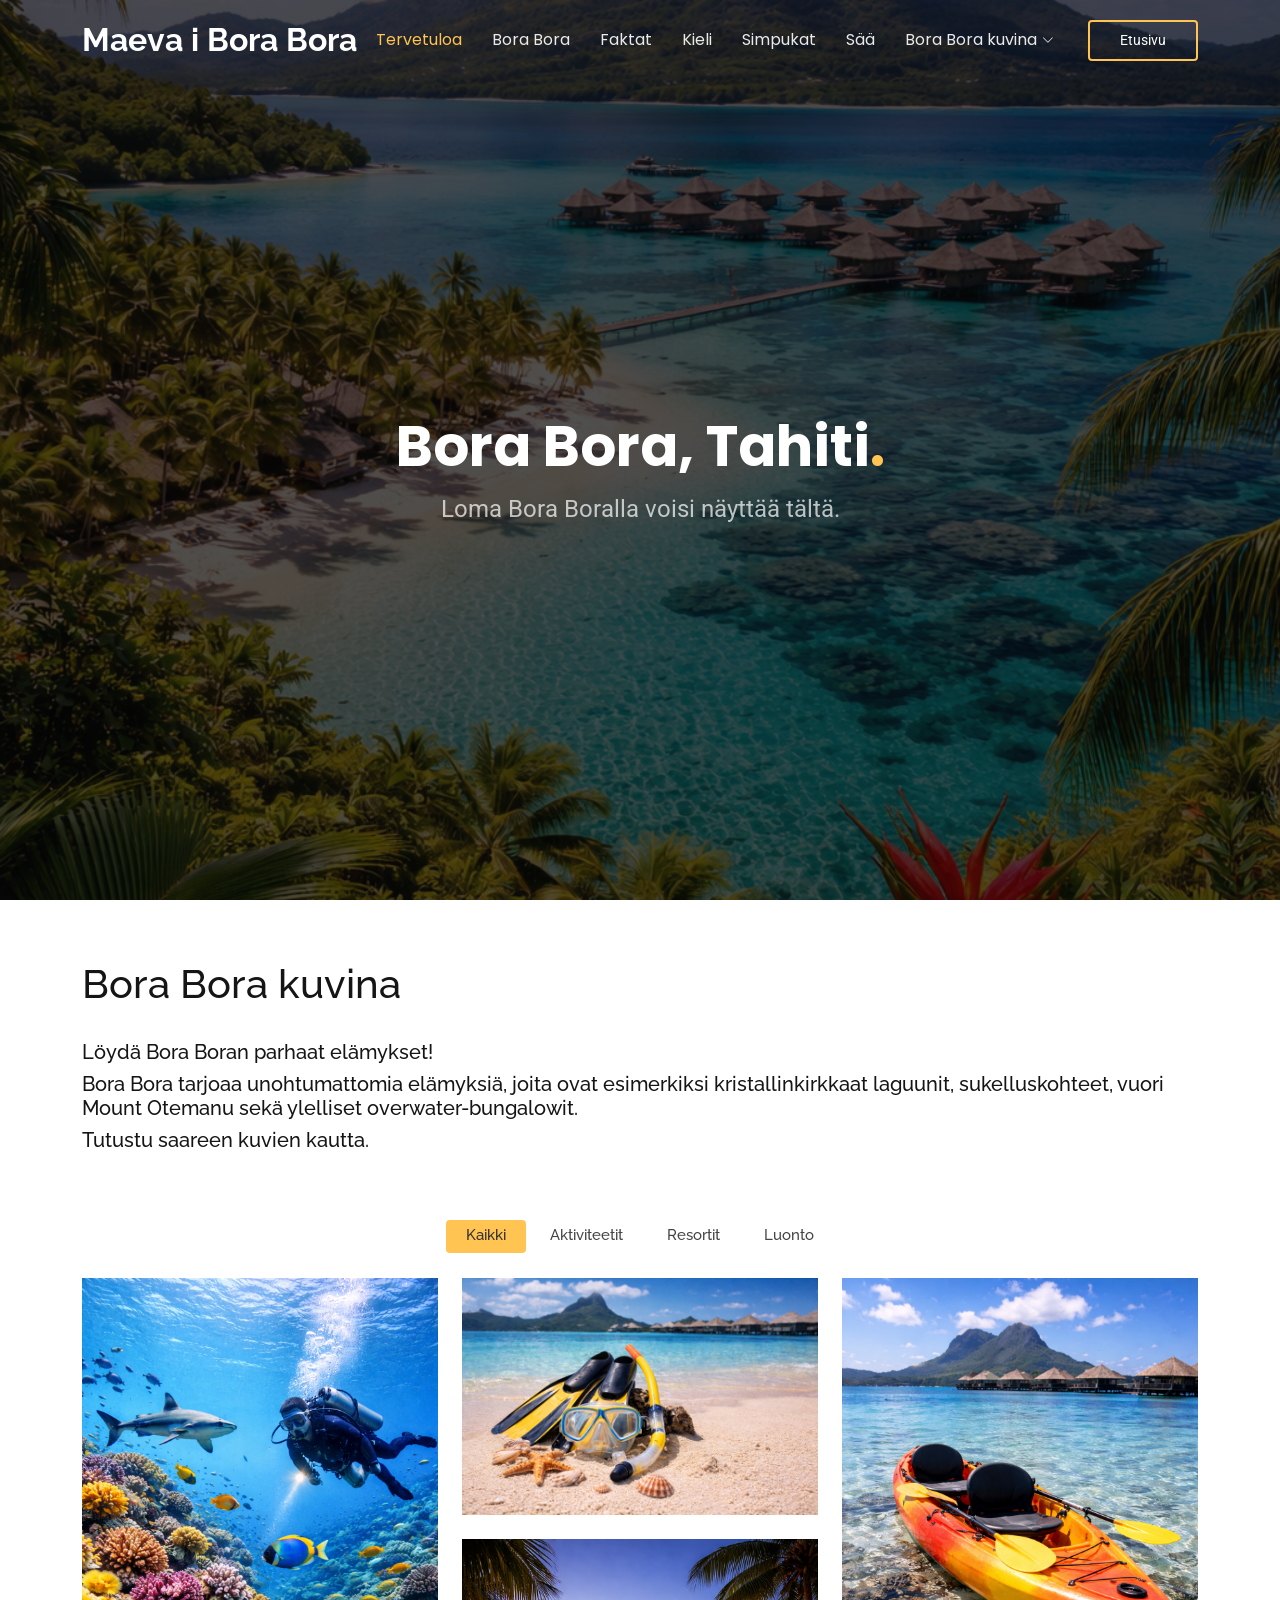
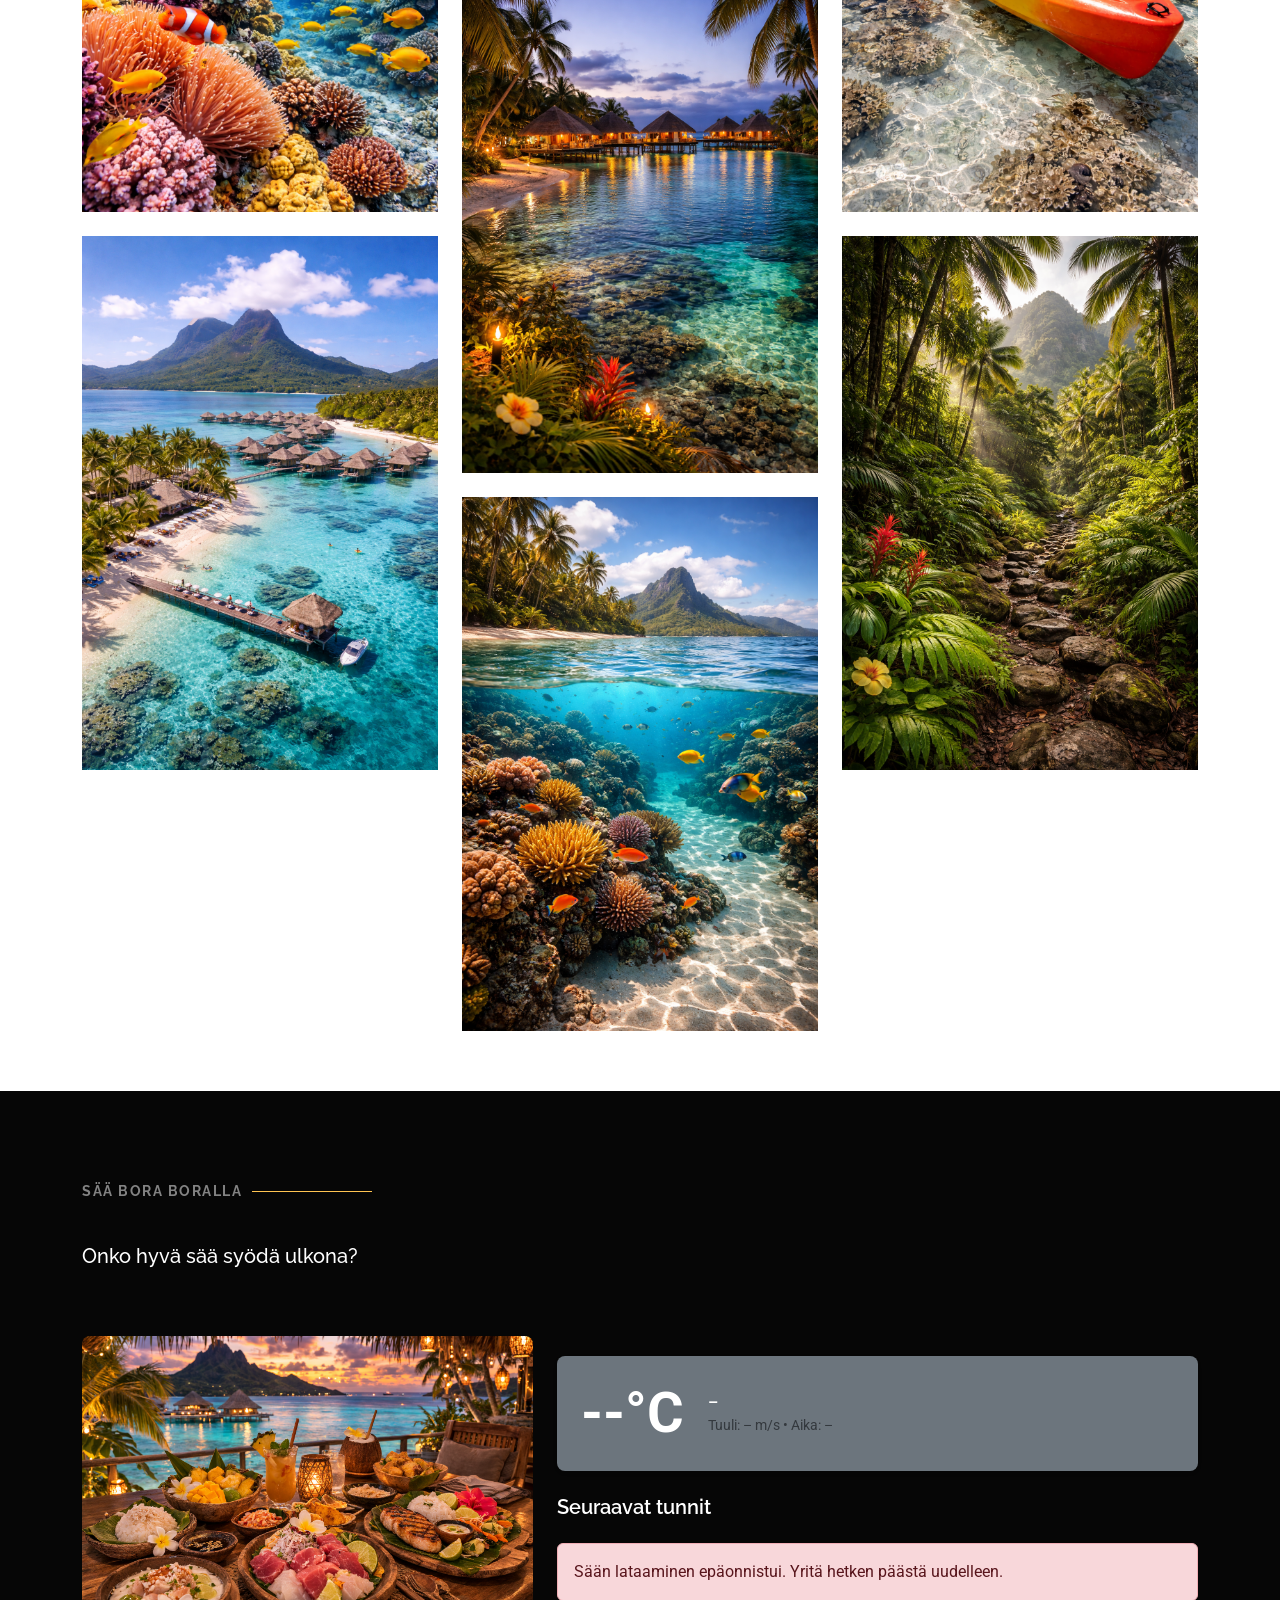
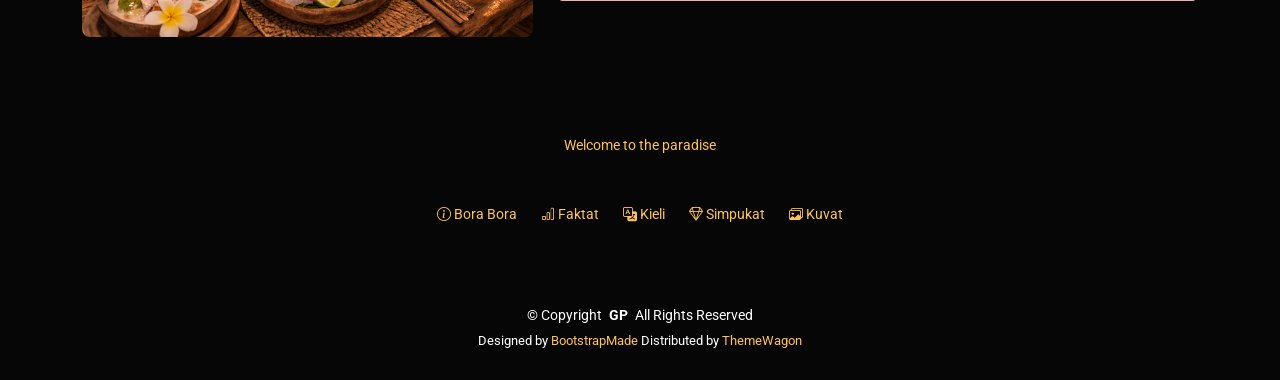
==== Loma_ja_aktiviteetit.html @ 39b59206 "Update Loma_ja_aktiviteetit.html" ====
<!DOCTYPE html>
<html lang="fi">

<head>
  <!-- Ääkköset ja erikoismerkit -->
  <meta charset="utf-8">

  <!-- Responsiivinen skaalautuminen mobiililaitteilla -->
  <meta content="width=device-width, initial-scale=1.0" name="viewport">

  <!-- Sivun otsikko -->
  <title>My Dream Vacation</title>

  <!-- Kuvausmetatagi hakukoneita varten -->
  <meta name="description" content="">

  <!-- Sivun kuvaus -->
  <meta name="keywords" content="">

  <!-- Sivun favicon eli pieni kuvake selaimen välilehdelle -->
  <link href="assets/img/favicon.png" rel="icon">

  <!-- Apple-laitteiden kuvake -->
  <link href="assets/img/apple-touch-icon.png" rel="apple-touch-icon">

  <!-- Luodaan yhteys Google Fonts -palveluun fonttien lataamista varten -->
  <link href="https://fonts.googleapis.com" rel="preconnect">

  <!-- Luodaan yhteys fonttien staattiseen tiedostopalveluun -->
  <link href="https://fonts.gstatic.com" rel="preconnect" crossorigin>

  <!-- Ladataan sivulla käytettävät fontit -->
  <link href="https://fonts.googleapis.com/css2?family=Roboto:ital,wght@0,100;0,300;0,400;0,500;0,700;0,900;1,100;1,300;1,400;1,500;1,700;1,900&family=Poppins:ital,wght@0,100;0,200;0,300;0,400;0,500;0,600;0,700;0,800;0,900;1,100;1,200;1,300;1,400;1,500;1,600;1,700;1,800;1,900&family=Raleway:ital,wght@0,100;0,200;0,300;0,400;0,500;0,600;0,700;0,800;0,900;1,100;1,200;1,300;1,400;1,500;1,600;1,700;1,800;1,900&display=swap" rel="stylesheet">

  <!-- Ladataan Bootstrapin ja muiden kirjastojen tyylit -->
  <link href="assets/vendor/bootstrap/css/bootstrap.min.css" rel="stylesheet">
  <link href="assets/vendor/bootstrap-icons/bootstrap-icons.css" rel="stylesheet">
  <link href="assets/vendor/aos/aos.css" rel="stylesheet">
  <link href="assets/vendor/swiper/swiper-bundle.min.css" rel="stylesheet">
  <link href="assets/vendor/glightbox/css/glightbox.min.css" rel="stylesheet">

  <!-- Ladataan sivun oma tyyli -->
  <link href="assets/css/main.css" rel="stylesheet">

  <!--
  * Template Name: Gp
  * Template URL: https://bootstrapmade.com/gp-free-multipurpose-html-bootstrap-template/
  * Updated: Aug 15 2024 with Bootstrap v5.3.3
  * Author: BootstrapMade.com
  * License: https://bootstrapmade.com/license/
  -->

  <!-- Lisätyylit sääkortteja varten -->
  <style>
    #weather .wx-hour {
      background: rgba(255, 255, 255, 0.75);
      border: 1px solid rgba(0, 0, 0, 0.06);
      border-radius: 12px;
      padding: 12px;
      text-align: center;
    }

    .dark-background #weather .wx-hour,
    body.bg-dark #weather .wx-hour {
      background: rgba(255, 255, 255, 0.06);
      color: #e9eef5;
      border-color: rgba(255, 255, 255, 0.1);
    }
  </style>
</head>

<body class="index-page bg-secondary">

  <!-- Sivun yläreuna, joka pysyy näkyvissä sivua selattaessa eli liikkuu mukana -->
  <header id="header" class="header d-flex align-items-center fixed-top">
    <div class="container-fluid container-xl position-relative d-flex align-items-center justify-content-between">

      <!-- Logona toimiva sivun nimi, joka vie takaisin etusivulle -->
      <a href="index.html" class="logo d-flex align-items-center me-auto me-lg-0">
        <h1 class="sitename">Maeva i Bora Bora</h1>
      </a>

      <!-- Päänavigaatio sivun eri osioihin -->
      <nav id="navmenu" class="navmenu">
        <ul>
          <li>
            <a href="index.html#hero">Tervetuloa</a>
          </li>

          <li>
            <a href="index.html#about">Bora Bora</a>
          </li>

          <li>
            <a href="index.html#stats">Faktat</a>
          </li>

          <li>
            <a href="index.html#kieli">Kieli</a>
          </li>

          <li>
            <a href="index.html#testimonials">Simpukat</a>
          </li>

          <li>
            <a href="#sää">Sää</a>
          </li>

          <!-- Pudotusvalikosta pääsee suoraan oikeaan portfoliosuodattimeen -->
          <li class="dropdown">
            <a href="#">
              <span>Bora Bora kuvina</span>
              <i class="bi bi-chevron-down toggle-dropdown"></i>
            </a>

            <ul>
              <li><a href="Loma_ja_aktiviteetit.html?filter=activities#portfolio">Aktiviteetit</a></li>
              <li><a href="Loma_ja_aktiviteetit.html?filter=resorts#portfolio">Resortit</a></li>
              <li><a href="Loma_ja_aktiviteetit.html?filter=nature#portfolio">Luonto</a></li>
            </ul>
          </li>
        </ul>

        <!-- Mobiilin hampurilaisvalikko -->
        <i class="mobile-nav-toggle d-xl-none bi bi-list"></i>
      </nav>

      <!-- Painike takaisin etusivulle -->
      <a class="btn-getstarted" href="index.html">Etusivu</a>
    </div>
  </header>

  <!-- Sivun sisältö alkaa tästä -->
  <main class="main">

    <!-- Hero-osio näyttää sivun pääkuvan ja otsikon -->
    <section id="hero" class="hero section dark-background">
      <img src="Kuvat/hero2-bg.png" alt="Bora Boran maisema" data-aos="fade-in">

      <div class="container">
        <div class="row justify-content-center text-center" data-aos="fade-up" data-aos-delay="100">
          <div class="col-xl-6 col-lg-8">
            <h2>Bora Bora, Tahiti<span>.</span></h2>
            <p>Loma Bora Boralla voisi näyttää tältä.</p>
          </div>
        </div>
      </div>
    </section>

<!-- Portfolio-osio näyttää kuvia eri aiheista -->
<section id="portfolio" class="portfolio section">

  <!-- Osion otsikko -->
  <div class="container section-title" data-aos="fade-up"> 
  <h1>Bora Bora kuvina</h1>
  <br> 
  <h5>Löydä Bora Boran parhaat elämykset!</h5>
  <h5>Bora Bora tarjoaa unohtumattomia elämyksiä, joita ovat esimerkiksi kristallinkirkkaat laguunit, sukelluskohteet, vuori Mount Otemanu sekä ylelliset overwater-bungalowit.</h5> 
  <h5>Tutustu saareen kuvien kautta.</h5> 
</div>

  <div class="container">

    <!-- Tämä wrapper tarvitaan jotta Isotope-suodatus toimii eli välilehdet näyttävät oikeat kuvat -->
    <div class="isotope-layout" data-default-filter="*" data-layout="masonry" data-sort="original-order">

      <!-- Portfoliofiltterit -->
      <ul class="portfolio-filters isotope-filters" data-aos="fade-up" data-aos-delay="100">
        <li class="filter-active" data-filter="*">Kaikki</li>
        <li data-filter=".filter-activities">Aktiviteetit</li>
        <li data-filter=".filter-resorts">Resortit</li>
        <li data-filter=".filter-nature">Luonto</li>
      </ul>

      <!-- Portfolio-kuvat -->
      <div class="row gy-4 isotope-container" data-aos="fade-up" data-aos-delay="200">

        <!-- Aktiviteetit -->
        <div class="col-lg-4 col-md-6 portfolio-item isotope-item filter-activities">
          <img src="Kuvat/diving1.png" class="img-fluid" alt="Sukellus Bora Boralla">
          <div class="portfolio-info">
            <h4>Sukellus</h4>
            <p>Sukellus Bora Boralla</p>
            <a href="Kuvat/diving1.png" class="glightbox preview-link" data-gallery="portfolio-gallery-activities">
              <i class="bi bi-zoom-in"></i>
            </a>
          </div>
        </div>

        <div class="col-lg-4 col-md-6 portfolio-item isotope-item filter-activities">
          <img src="Kuvat/snorkeling.png" class="img-fluid" alt="Snorklaus Bora Boralla">
          <div class="portfolio-info">
            <h4>Snorklaus</h4>
            <p>Snorklaus Bora Boralla</p>
            <a href="Kuvat/snorkeling.png" class="glightbox preview-link" data-gallery="portfolio-gallery-activities">
              <i class="bi bi-zoom-in"></i>
            </a>
          </div>
        </div>

        <div class="col-lg-4 col-md-6 portfolio-item isotope-item filter-activities">
          <img src="Kuvat/kayak.png" class="img-fluid" alt="Kajakki Bora Boralla">
          <div class="portfolio-info">
            <h4>Kajakki</h4>
            <p>Kajakointi laguuneissa</p>
            <a href="Kuvat/kayak.png" class="glightbox preview-link" data-gallery="portfolio-gallery-activities">
              <i class="bi bi-zoom-in"></i>
            </a>
          </div>
        </div>

        <!-- Resortit -->
        <div class="col-lg-4 col-md-6 portfolio-item isotope-item filter-resorts">
          <img src="Kuvat/resort1.png" class="img-fluid" alt="Bora Boran resort">
          <div class="portfolio-info">
            <h4>Overwater Bungalow</h4>
            <p>Bora Boran luksusresortit</p>
            <a href="Kuvat/resort1.png" class="glightbox preview-link" data-gallery="portfolio-gallery-resorts">
              <i class="bi bi-zoom-in"></i>
            </a>
          </div>
        </div>

        <div class="col-lg-4 col-md-6 portfolio-item isotope-item filter-resorts">
          <img src="Kuvat/resort2.png" class="img-fluid" alt="Ylellinen resort Bora Boralla">
          <div class="portfolio-info">
            <h4>Resort 2</h4>
            <p>Rauhallinen ja ylellinen majoitus</p>
            <a href="Kuvat/resort2.png" class="glightbox preview-link" data-gallery="portfolio-gallery-resorts">
              <i class="bi bi-zoom-in"></i>
            </a>
          </div>
        </div>

        <!-- Luonto -->
        <div class="col-lg-4 col-md-6 portfolio-item isotope-item filter-nature">
          <img src="Kuvat/viidakko.png" class="img-fluid" alt="Bora Boran vuoret">
          <div class="portfolio-info">
            <h4>Viidakko</h4>
            <p>Trooppinen luonto ja viidakko</p>
            <a href="Kuvat/viidakko.png" class="glightbox preview-link" data-gallery="portfolio-gallery-nature">
              <i class="bi bi-zoom-in"></i>
            </a>
          </div>
        </div>

        <div class="col-lg-4 col-md-6 portfolio-item isotope-item filter-nature">
          <img src="Kuvat/vedenalla.png" class="img-fluid" alt="Bora Boran laguuni">
          <div class="portfolio-info">
            <h4>Vedenalainen maailma</h4>
            <p>Kaunis maisema veden alla ja päällä</p>
            <a href="Kuvat/vedenalla.png class="glightbox preview-link" data-gallery="portfolio-gallery-nature">
              <i class="bi bi-zoom-in"></i>
            </a>
          </div>
        </div>

      </div>

    </div>
  </div>

</section>

    <!-- Sääosio hakee JSON-dataa Open-Meteo-palvelusta -->
    <section id="sää" class="section dark-background py-5">
      <div class="container section-title" data-aos="fade-up">
        <br><br>
        <h2><strong>Sää Bora Boralla</strong></h2>
        <br><br>
        <h5>Onko hyvä sää syödä ulkona?</h5>
      </div>

      <div class="container" data-aos="fade-up" data-aos-delay="100">
        <div class="row align-items-center justify-content-between gy-4">
          <div class="col-lg-5">
            <img src="Kuvat/ruoka.png" class="img-fluid rounded-3" alt="Onko hyvä sää syödä ulkona">
          </div>

          <div class="col-lg-7">
            
            <!-- Tähän näytetään nykyinen sää -->
            <div id="wx-current" class="p-4 rounded-3 shadow-sm mb-4 bg-secondary d-flex align-items-center gap-4">
              <div class="display-4 m-0 fw-bold" id="wx-temp">--°C</div>
              <div class="flex-grow-1">
                <div class="fw-semibold" id="wx-desc">–</div>
                <div class="small text-muted">
                  Tuuli: <span id="wx-wind">–</span> m/s • Aika: <span id="wx-time">–</span>
                </div>
              </div>
            </div>

            <!-- Tähän JavaScript luo seuraavien tuntien sään -->
            <h5 class="fw-semibold mb-3">Seuraavat tunnit</h5>
            <div id="wx-hours" class="row g-3"></div>

            <!-- Tämä virheviesti näytetään, jos sään haku epäonnistuu -->
            <div id="wx-error" class="alert alert-danger d-none mt-4" role="alert">
              Sään lataaminen epäonnistui. Yritä hetken päästä uudelleen.
            </div>
          </div>
        </div>
      </div>
    </section>
  </main>

  <!-- Sivun alatunniste -->
  <footer id="footer" class="footer dark-background">
    <div class="footer-top">
      <div class="container text-center">
        <a href="index.html" class="logo d-flex align-items-center justify-content-center">
          <span class="sitename">Welcome to the paradise</span>
        </a>

        <!-- Footerin pikavalinnat tärkeimpiin osioihin -->
        <div class="footer-icons d-flex justify-content-center gap-4 flex-wrap mt-5">
          <a href="index.html#about" class="footer-icon">
            <i class="bi bi-info-circle"></i>
            <span>Bora Bora</span>
          </a>

          <a href="index.html#stats" class="footer-icon">
            <i class="bi bi-bar-chart"></i>
            <span>Faktat</span>
          </a>

          <a href="index.html#kieli" class="footer-icon">
            <i class="bi bi-translate"></i>
            <span>Kieli</span>
          </a>

          <a href="index.html#testimonials" class="footer-icon">
            <i class="bi bi-gem"></i>
            <span>Simpukat</span>
          </a>

          <a href="#portfolio" class="footer-icon">
            <i class="bi bi-images"></i>
            <span>Kuvat</span>
          </a>

        </div>
      </div>
    </div>

    <!-- Tekijänoikeus ja templaten kreditit -->
    <div class="copyright">
      <div class="container text-center">
        <p>© <span>Copyright</span> <strong class="px-1 sitename">GP</strong> <span>All Rights Reserved</span></p>
        <div class="credits">
          Designed by <a href="https://bootstrapmade.com/">BootstrapMade</a> Distributed by <a href="https://themewagon.com">ThemeWagon</a>
        </div>
      </div>
    </div>
  </footer>

  <!-- Näyttää painikkeen, jolla käyttäjä voi palata sivun alkuun -->
  <a href="#" id="scroll-top" class="scroll-top d-flex align-items-center justify-content-center"><i class="bi bi-arrow-up-short"></i></a>

  <!-- Preloader-animaatio ennen sivun latautumista -->
  <div id="preloader"></div>

  <!-- Alla templaten mukana tulleiden tiedostojen haut -->
  <!-- Ladataan Bootstrapin JavaScript-toiminnot -->
  <script src="assets/vendor/bootstrap/js/bootstrap.bundle.min.js"></script>

  <!-- Lomakkeiden validointiskripti templaten mukana -->
  <script src="assets/vendor/php-email-form/validate.js"></script>

  <!-- Ladataan AOS-animaatiokirjasto -->
  <script src="assets/vendor/aos/aos.js"></script>

  <!-- Ladataan Swiper-karuselli -->
  <script src="assets/vendor/swiper/swiper-bundle.min.js"></script>

  <!-- Ladataan Glightbox kuvien suurennusta varten -->
  <script src="assets/vendor/glightbox/js/glightbox.min.js"></script>

  <!-- Ladataan imagesLoaded-kirjasto kuvien latauksen tunnistamiseen -->
  <script src="assets/vendor/imagesloaded/imagesloaded.pkgd.min.js"></script>

  <!-- Ladataan Isotope-kirjasto portfoliofilttereitä varten -->
  <script src="assets/vendor/isotope-layout/isotope.pkgd.min.js"></script>

  <!-- Ladataan PureCounter-numeroanimaatiot -->
  <script src="assets/vendor/purecounter/purecounter_vanilla.js"></script>

  <!-- Ladataan sivun oma pääskripti -->
  <script src="assets/js/main.js"></script>

<!-- Tämä scripti hakee säätiedot Open-Meteo-palvelusta JSON-muodossa
     ja näyttää ne sääosiossa. Lisäksi se lukee URL-osoitteesta
     mahdollisen portfoliofilterin ja aktivoi oikean kuvaryhmän. -->
<script>

  // Tämä funktio suoritetaan heti, kun selain lukee scriptin.
  // Sen tehtävä on hakea Bora Boran säätiedot ja näyttää ne sivulla.
  (function () {

    // Bora Boran koordinaatit suunnilleen.
    // Näiden perusteella Open-Meteo tietää, minkä paikan sää haetaan.
    const lat = -16.5004;
    const lon = -151.7415;

    // Aikavyöhyke tarvitaan, jotta kellonaika näkyy paikallisessa ajassa.
    const tz = 'Pacific/Tahiti';

    // Luodaan Open-Meteo-palvelun osoite.
    const url = new URL('https://api.open-meteo.com/v1/forecast');

    // Määritetään, mitä tietoja palvelusta halutaan hakea.
    // current = tämänhetkinen sää
    // hourly = tuntikohtainen ennuste
    // temperature_2m = lämpötila kahden metrin korkeudelta
    // wind_speed_10m = tuulen nopeus kymmenen metrin korkeudelta
    // weather_code = säätilaa kuvaava numerokoodi
    url.search = new URLSearchParams({
      latitude: lat,
      longitude: lon,
      current: ['temperature_2m', 'wind_speed_10m', 'weather_code'].join(','),
      hourly: ['temperature_2m', 'wind_speed_10m', 'weather_code'].join(','),
      timezone: tz
    }).toString();

    // Haetaan HTML-elementit talteen, jotta niihin voidaan kirjoittaa säätiedot.
    const $temp = document.getElementById('wx-temp');
    const $desc = document.getElementById('wx-desc');
    const $wind = document.getElementById('wx-wind');
    const $time = document.getElementById('wx-time');
    const $hours = document.getElementById('wx-hours');
    const $err = document.getElementById('wx-error');

    // Tämä olio muuntaa Open-Meteon sääkoodeja selkokielisiksi suomenkielisiksi teksteiksi.
    // käyttäjälle näytetään kuvaus ei numeroita, koska se on helpompaa ymmärtää.
    const wxMap = {
      0: 'Selkeää',
      1: 'Enimmäkseen selkeää',
      2: 'Puolipilvistä',
      3: 'Pilvistä',
      45: 'Sumua',
      48: 'Kuuraa',
      51: 'Tihkua (heikkoa)',
      53: 'Tihkua',
      55: 'Tihkua (voimakasta)',
      61: 'Sadetta (heikkoa)',
      63: 'Sadetta',
      65: 'Sadetta (voimakasta)',
      71: 'Lumisadetta',
      80: 'Sadekuuroja',
      95: 'Ukkosta'
    };

    // Tämä funktio valitsee sääkoodin perusteella emoji-ikonin.
    function iconFor(code) {
      if (code === 0) return '☀️';
      if ([1, 2].includes(code)) return '🌤️';
      if (code === 3) return '☁️';
      if ([61, 63, 65, 80].includes(code)) return '🌧️';
      if ([45, 48].includes(code)) return '🌫️';
      if (code === 95) return '⛈️';
      return '🌡️';
    }

    // fetch hakee tiedot palvelimelta.
    // Tässä tapauksessa pyydetään Open-Meteolta säädataa JSON-muodossa.
    fetch(url)

      // Ensimmäisessä vaiheessa tarkistetaan, että vastaus tuli onnistuneesti.
      .then(function (response) {

        // Jos vastaus ei ole kunnollinen, pysäytetään suoritus virheellä.
        if (!response.ok) {
          throw new Error('Network error');
        }

        // Muutetaan palvelimen vastaus JSON-muotoon, jotta JavaScript osaa käsitellä sitä.
        return response.json();
      })

      // Toisessa vaiheessa käsitellään valmis JSON-data.
      .then(function (data) {

        // Otetaan talteen nykyinen sää.
        const c = data.current;

        // Kirjoitetaan tämänhetkinen lämpötila sivulle.
        $temp.textContent = Math.round(c.temperature_2m) + '°C';

        // Kirjoitetaan tuulen nopeus sivulle.
        $wind.textContent = c.wind_speed_10m ?? '–';

        // Muutetaan sääkoodi selkokieliseksi tekstiksi ja kirjoitetaan sivulle.
        $desc.textContent = wxMap[c.weather_code] || 'Sää';

        // Muotoillaan aika suomenkieliseen muotoon,
        // mutta käytetään Bora Boran aikavyöhykettä.
        $time.textContent = new Date(c.time).toLocaleString('fi-FI', {
          timeZone: tz,
          hour: '2-digit',
          minute: '2-digit',
          weekday: 'short'
        });

        // Otetaan tuntikohtaiset ennustetiedot talteen.
        const hTimes = data.hourly.time;
        const hTemps = data.hourly.temperature_2m;
        const hWinds = data.hourly.wind_speed_10m;
        const hCodes = data.hourly.weather_code;

        // Etsitään tuntikohtaisesta datasta nykyhetken kohta.
        let idxNow = hTimes.indexOf(c.time);

        // Jos tarkkaa nykyhetkeä ei löydy, aloitetaan listaus varmuuden vuoksi alusta.
        if (idxNow === -1) {
          idxNow = 0;
        }

        // Valitaan seuraavat 6 tuntia näytettäväksi.
        const from = Math.max(0, idxNow + 1);
        const to = Math.min(hTimes.length, from + 6);

        // Tyhjennetään vanhat sääkortit ennen uusien luomista.
        $hours.innerHTML = '';

        // Luodaan seuraavien tuntien sääkortit yksi kerrallaan.
        for (let i = from; i < to; i++) {

          // Muutetaan ennusteen aika Date-muotoon.
          const t = new Date(hTimes[i]);

          // Luodaan Bootstrapin ruudukkoon sopiva sarake.
          const col = document.createElement('div');
          col.className = 'col-6 col-md-4 col-lg-2';

          // Lisätään sarakkeen sisälle varsinainen sääkortti.
          col.innerHTML = `
            <div class="wx-hour">
              <div class="small text-muted">${t.toLocaleTimeString('fi-FI', { timeZone: tz, hour: '2-digit', minute: '2-digit' })}</div>
              <div class="fs-3 my-1">${iconFor(hCodes[i])}</div>
              <div class="fw-semibold">${Math.round(hTemps[i])}°C</div>
              <div class="small text-muted">${hWinds[i]} m/s</div>
            </div>
          `;

          // Lisätään valmis kortti HTML-sivulle näkyviin.
          $hours.appendChild(col);
        }
      })

      // Jos jossain vaiheessa tapahtuu virhe, tämä catch käsittelee sen.
      .catch(function (error) {

        // Tulostetaan virhe selaimen konsoliin kehittäjää varten.
        console.error(error);

        // Näytetään käyttäjälle virheilmoitus.
        $err.classList.remove('d-none');
      });

  })();

  // Tämä kuuntelee, milloin HTML-sivu on latautunut valmiiksi.
  // Sen jälkeen tarkistetaan, löytyykö osoiteriviltä filter-parametri.
  document.addEventListener('DOMContentLoaded', function () {

    // Luetaan nykyinen URL-osoite.
    const url = new URL(window.location.href);

    // Haetaan osoitteesta filter-parametrin arvo, esimerkiksi ?filter=nature
    const filter = url.searchParams.get('filter');

    // Jos filter-parametria ei ole, lopetetaan tähän.
    if (!filter) {
      return;
    }

    // Etsitään portfoliofilttereistä nappi, jonka data-filter vastaa osoitteen arvoa.
    const filterButton = document.querySelector(`[data-filter=".filter-${filter}"]`);

    // Jos vastaavaa nappia ei löytynyt, lopetetaan tähän.
    if (!filterButton) {
      return;
    }

    // Odotetaan hetki, jotta Isotope ehtii alustua ennen nappulan "painamista".
    setTimeout(function () {

      // Simuloidaan käyttäjän klikkausta oikeaan filtteriin.
      filterButton.click();

      // Vieritetään näkymä portfolio-osioon, jotta käyttäjä näkee suodatetut kuvat heti.
      const portfolioSection = document.getElementById('portfolio');
      if (portfolioSection) {
        portfolioSection.scrollIntoView({ behavior: 'smooth', block: 'start' });
      }
    }, 400);
  });

</script>
</body>

</html>
---- assets/css/main.css ----
/**
* Template Name: Gp
* Template URL: https://bootstrapmade.com/gp-free-multipurpose-html-bootstrap-template/
* Updated: Aug 15 2024 with Bootstrap v5.3.3
* Author: BootstrapMade.com
* License: https://bootstrapmade.com/license/
*/

/*--------------------------------------------------------------
# Font & Color Variables
# Help: https://bootstrapmade.com/color-system/
--------------------------------------------------------------*/
/* Fonts */
:root {
  --default-font: "Roboto",  system-ui, -apple-system, "Segoe UI", Roboto, "Helvetica Neue", Arial, "Noto Sans", "Liberation Sans", sans-serif, "Apple Color Emoji", "Segoe UI Emoji", "Segoe UI Symbol", "Noto Color Emoji";
  --heading-font: "Raleway",  sans-serif;
  --nav-font: "Poppins",  sans-serif;
}

/* Global Colors - The following color variables are used throughout the website. Updating them here will change the color scheme of the entire website */
:root { 
  --background-color: #ffffff; /* Background color for the entire website, including individual sections */
  --default-color: #444444; /* Default color used for the majority of the text content across the entire website */
  --heading-color: #151515; /* Color for headings, subheadings and title throughout the website */
  --accent-color: #ffc451; /* Accent color that represents your brand on the website. It's used for buttons, links, and other elements that need to stand out */
  --surface-color: #ffffff; /* The surface color is used as a background of boxed elements within sections, such as cards, icon boxes, or other elements that require a visual separation from the global background. */
  --contrast-color: #312f2f; /* Contrast color for text, ensuring readability against backgrounds of accent, heading, or default colors. */
}

/* Nav Menu Colors - The following color variables are used specifically for the navigation menu. They are separate from the global colors to allow for more customization options */
:root {
  --nav-color: rgba(255, 255, 255, 0.905);  /* The default color of the main navmenu links */
  --nav-hover-color: #ffc451; /* Applied to main navmenu links when they are hovered over or active */
  --nav-mobile-background-color: #ffffff; /* Used as the background color for mobile navigation menu */
  --nav-dropdown-background-color: #ffffff; /* Used as the background color for dropdown items that appear when hovering over primary navigation items */
  --nav-dropdown-color: #212529; /* Used for navigation links of the dropdown items in the navigation menu. */
  --nav-dropdown-hover-color: #ffc451; /* Similar to --nav-hover-color, this color is applied to dropdown navigation links when they are hovered over. */
}

/* Color Presets - These classes override global colors when applied to any section or element, providing reuse of the sam color scheme. */

.light-background {
  --background-color: #f9f9f9;
  --surface-color: #ffffff;
}

.dark-background {
  --background-color: #060606;
  --default-color: #ffffff;
  --heading-color: #ffffff;
  --surface-color: #252525;
  --contrast-color: #2a2727;
}

/* Smooth scroll */
:root {
  scroll-behavior: smooth;
}

/*--------------------------------------------------------------
# General Styling & Shared Classes
--------------------------------------------------------------*/
body {
  color: var(--default-color);
  background-color: var(--background-color);
  font-family: var(--default-font);
}

a {
  color: var(--accent-color);
  text-decoration: none;
  transition: 0.3s;
}

a:hover {
  color: color-mix(in srgb, var(--accent-color), transparent 25%);
  text-decoration: none;
}

h1,
h2,
h3,
h4,
h5,
h6 {
  color: var(--heading-color);
  font-family: var(--heading-font);
}

/* PHP Email Form Messages
------------------------------*/
.php-email-form .error-message {
  display: none;
  background: #df1529;
  color: #ffffff;
  text-align: left;
  padding: 15px;
  margin-bottom: 24px;
  font-weight: 600;
}

.php-email-form .sent-message {
  display: none;
  color: #ffffff;
  background: #059652;
  text-align: center;
  padding: 15px;
  margin-bottom: 24px;
  font-weight: 600;
}

.php-email-form .loading {
  display: none;
  background: var(--surface-color);
  text-align: center;
  padding: 15px;
  margin-bottom: 24px;
}

.php-email-form .loading:before {
  content: "";
  display: inline-block;
  border-radius: 50%;
  width: 24px;
  height: 24px;
  margin: 0 10px -6px 0;
  border: 3px solid var(--accent-color);
  border-top-color: var(--surface-color);
  animation: php-email-form-loading 1s linear infinite;
}

@keyframes php-email-form-loading {
  0% {
    transform: rotate(0deg);
  }

  100% {
    transform: rotate(360deg);
  }
}

/*--------------------------------------------------------------
# Global Header
--------------------------------------------------------------*/
.header {
  --background-color: rgba(0, 0, 0, 0.8);
  --heading-color: #ffffff;
  --contrast-color: #ffffff;
  color: var(--default-color);
  background-color: var(--background-color);
  padding: 10px 0;
  transition: all 0.5s;
  z-index: 997;
}

.header .logo {
  line-height: 1;
}

.header .logo img {
  max-height: 36px;
  margin-right: 8px;
}

.header .logo h1 {
  font-size: 32px;
  margin: 0;
  font-weight: 700;
  color: var(--heading-color);
}

.header .logo span {
  color: var(--accent-color);
  font-size: 32px;
}

.header .btn-getstarted,
.header .btn-getstarted:focus {
  color: var(--contrast-color);
  font-size: 14px;
  padding: 8px 30px;
  margin: 0 0 0 30px;
  border-radius: 4px;
  transition: 0.3s;
  border: 2px solid var(--accent-color);
}

.header .btn-getstarted:hover,
.header .btn-getstarted:focus:hover {
  color: var(--default-color);
  background: var(--accent-color);
}

@media (max-width: 1200px) {
  .header .logo {
    order: 1;
  }

  .header .btn-getstarted {
    order: 2;
    margin: 0 15px 0 0;
    padding: 6px 15px;
  }

  .header .navmenu {
    order: 3;
  }
}

.scrolled .header {
  box-shadow: 0px 0 18px rgba(0, 0, 0, 0.1);
}

/* Index Page Header
------------------------------*/
.index-page .header {
  --background-color: rgba(0, 0, 0, 0);
}

/* Index Page Header on Scroll
------------------------------*/
.index-page.scrolled .header {
  --background-color: rgba(0, 0, 0, 0.8);
}

/*--------------------------------------------------------------
# Navigation Menu
--------------------------------------------------------------*/
/* Navmenu - Desktop */
@media (min-width: 1200px) {
  .navmenu {
    padding: 0;
  }

  .navmenu ul {
    margin: 0;
    padding: 0;
    display: flex;
    list-style: none;
    align-items: center;
  }

  .navmenu li {
    position: relative;
  }

  .navmenu a,
  .navmenu a:focus {
    color: var(--nav-color);
    padding: 18px 15px;
    font-size: 16px;
    font-family: var(--nav-font);
    font-weight: 400;
    display: flex;
    align-items: center;
    justify-content: space-between;
    white-space: nowrap;
    transition: 0.3s;
  }

  .navmenu a i,
  .navmenu a:focus i {
    font-size: 12px;
    line-height: 0;
    margin-left: 5px;
    transition: 0.3s;
  }

  .navmenu li:last-child a {
    padding-right: 0;
  }

  .navmenu li:hover>a,
  .navmenu .active,
  .navmenu .active:focus {
    color: var(--nav-hover-color);
  }

  .navmenu .dropdown ul {
    margin: 0;
    padding: 10px 0;
    background: var(--nav-dropdown-background-color);
    display: block;
    position: absolute;
    visibility: hidden;
    left: 14px;
    top: 130%;
    opacity: 0;
    transition: 0.3s;
    border-radius: 0;
    z-index: 99;
    box-shadow: 0px 0px 30px rgba(0, 0, 0, 0.1);
  }

  .navmenu .dropdown ul li {
    min-width: 200px;
  }

  .navmenu .dropdown ul a {
    padding: 10px 20px;
    font-size: 15px;
    text-transform: none;
    color: var(--nav-dropdown-color);
  }

  .navmenu .dropdown ul a i {
    font-size: 12px;
  }

  .navmenu .dropdown ul a:hover,
  .navmenu .dropdown ul .active:hover,
  .navmenu .dropdown ul li:hover>a {
    background-color: var(--nav-dropdown-hover-color);
  }

  .navmenu .dropdown:hover>ul {
    opacity: 1;
    top: 100%;
    visibility: visible;
  }

  .navmenu .dropdown .dropdown ul {
    top: 0;
    left: -90%;
    visibility: hidden;
  }

  .navmenu .dropdown .dropdown:hover>ul {
    opacity: 1;
    top: 0;
    left: -100%;
    visibility: visible;
  }
}

/* Navmenu - Mobile */
@media (max-width: 1199px) {
  .mobile-nav-toggle {
    color: var(--nav-color);
    font-size: 28px;
    line-height: 0;
    margin-right: 10px;
    cursor: pointer;
    transition: color 0.3s;
  }

  .navmenu {
    padding: 0;
    z-index: 9997;
  }

  .navmenu ul {
    display: none;
    list-style: none;
    position: absolute;
    inset: 60px 20px 20px 20px;
    padding: 10px 0;
    margin: 0;
    border-radius: 6px;
    background-color: var(--nav-mobile-background-color);
    overflow-y: auto;
    transition: 0.3s;
    z-index: 9998;
    box-shadow: 0px 0px 30px rgba(0, 0, 0, 0.1);
  }

  .navmenu a,
  .navmenu a:focus {
    color: var(--nav-dropdown-color);
    padding: 10px 20px;
    font-family: var(--nav-font);
    font-size: 17px;
    font-weight: 500;
    display: flex;
    align-items: center;
    justify-content: space-between;
    white-space: nowrap;
    transition: 0.3s;
  }

  .navmenu a i,
  .navmenu a:focus i {
    font-size: 12px;
    line-height: 0;
    margin-left: 5px;
    width: 30px;
    height: 30px;
    display: flex;
    align-items: center;
    justify-content: center;
    border-radius: 50%;
    transition: 0.3s;
    background-color: color-mix(in srgb, var(--accent-color), white 90%);
  }

  .navmenu a i:hover,
  .navmenu a:focus i:hover {
    background-color: color-mix(in srgb, var(--accent-color), white 90%);
  }

  .navmenu a:hover,
  .navmenu .active,
  .navmenu .active:focus {
    background-color: var(--nav-dropdown-hover-color);
  }

  .navmenu .active i,
  .navmenu .active:focus i {
    transform: rotate(180deg);
  }

  .navmenu .dropdown ul {
    position: static;
    display: none;
    z-index: 99;
    padding: 10px 0;
    margin: 10px 20px;
    background-color: var(--nav-dropdown-background-color);
    border: 1px solid color-mix(in srgb, var(--default-color), transparent 90%);
    box-shadow: none;
    transition: all 0.5s ease-in-out;
  }

  .navmenu .dropdown ul ul {
    background-color: rgba(33, 37, 41, 0.1);
  }

  .navmenu .dropdown>.dropdown-active {
    display: block;
    background-color: rgba(33, 37, 41, 0.03);
  }

  .mobile-nav-active {
    overflow: hidden;
  }

  .mobile-nav-active .mobile-nav-toggle {
    color: #fff;
    position: absolute;
    font-size: 32px;
    top: 15px;
    right: 15px;
    margin-right: 0;
    z-index: 9999;
  }

  .mobile-nav-active .navmenu {
    position: fixed;
    overflow: hidden;
    inset: 0;
    background: rgba(33, 37, 41, 0.8);
    transition: 0.3s;
  }

  .mobile-nav-active .navmenu>ul {
    display: block;
  }
}

/*--------------------------------------------------------------
# Global Footer
--------------------------------------------------------------*/
.footer {
  color: var(--default-color);
  background-color: var(--background-color);
  font-size: 14px;
  position: relative;
}

.footer .footer-top {
  padding: 50px 0;
  background-color: color-mix(in srgb, var(--footer-background-color) 90%, white 10%);
}

.footer .footer-about .logo {
  line-height: 1;
  margin-bottom: 10px;
}

.footer .footer-about .logo img {
  max-height: 40px;
  margin-right: 6px;
}

.footer .footer-about .logo span {
  font-size: 26px;
  font-weight: 700;
  letter-spacing: 1px;
  font-family: var(--heading-font);
  color: var(--heading-color);
}

.footer .footer-about p {
  font-size: 14px;
  font-family: var(--heading-font);
}

.footer .social-links a {
  color: color-mix(in srgb, var(--default-color), transparent 30%);
  background-color: color-mix(in srgb, var(--default-color) 5%, white 10%);
  display: flex;
  align-items: center;
  justify-content: center;
  width: 40px;
  height: 40px;
  border-radius: 4px;
  font-size: 16px;
  margin-right: 10px;
  transition: 0.3s;
}

.footer .social-links a:hover {
  color: var(--contrast-color);
  background-color: var(--accent-color);
}

.footer h4 {
  font-size: 16px;
  font-weight: bold;
  position: relative;
  padding-bottom: 12px;
}

.footer .footer-links {
  margin-bottom: 30px;
}

.footer .footer-links ul {
  list-style: none;
  padding: 0;
  margin: 0;
}

.footer .footer-links ul i {
  margin-right: 4px;
  font-size: 12px;
  line-height: 0;
  color: var(--accent-color);
}

.footer .footer-links ul li {
  padding: 10px 0;
  display: flex;
  align-items: center;
}

.footer .footer-links ul li:first-child {
  padding-top: 0;
}

.footer .footer-links ul a {
  color: color-mix(in srgb, var(--default-color), transparent 30%);
  display: inline-block;
  line-height: 1;
}

.footer .footer-links ul a:hover {
  color: var(--accent-color);
}

.footer .footer-contact p {
  margin-bottom: 5px;
}

.footer .footer-newsletter .newsletter-form {
  margin-top: 30px;
  margin-bottom: 15px;
  padding: 6px 8px;
  position: relative;
  border-radius: 4px;
  border: 1px solid color-mix(in srgb, var(--default-color), transparent 80%);
  display: flex;
  background-color: color-mix(in srgb, var(--footer-background-color) 90%, white 15%);
  transition: 0.3s;
}

.footer .footer-newsletter .newsletter-form:focus-within {
  border-color: var(--accent-color);
}

.footer .footer-newsletter .newsletter-form input[type=email] {
  border: 0;
  padding: 4px;
  width: 100%;
  background-color: color-mix(in srgb, var(--footer-background-color) 90%, white 15%);
  color: var(--default-color);
}

.footer .footer-newsletter .newsletter-form input[type=email]:focus-visible {
  outline: none;
}

.footer .footer-newsletter .newsletter-form input[type=submit] {
  border: 0;
  font-size: 16px;
  padding: 0 20px;
  margin: -7px -8px -7px 0;
  background: var(--accent-color);
  color: var(--contrast-color);
  transition: 0.3s;
  border-radius: 0 4px 4px 0;
}

.footer .footer-newsletter .newsletter-form input[type=submit]:hover {
  background: color-mix(in srgb, var(--accent-color), transparent 20%);
}

.footer .copyright {
  padding: 30px 0;
}

.footer .copyright p {
  margin-bottom: 0;
}

.footer .credits {
  margin-top: 5px;
  font-size: 13px;
}

/*--------------------------------------------------------------
# Preloader
--------------------------------------------------------------*/
#preloader {
  position: fixed;
  inset: 0;
  z-index: 999999;
  overflow: hidden;
  background: #000;
  transition: all 0.6s ease-out;
}

#preloader:before {
  content: "";
  position: fixed;
  top: calc(50% - 30px);
  left: calc(50% - 30px);
  border: 6px solid #ffffff;
  border-color: var(--accent-color) transparent var(--accent-color) transparent;
  border-radius: 50%;
  width: 60px;
  height: 60px;
  animation: animate-preloader 1.5s linear infinite;
}

@keyframes animate-preloader {
  0% {
    transform: rotate(0deg);
  }

  100% {
    transform: rotate(360deg);
  }
}

/*--------------------------------------------------------------
# Scroll Top Button
--------------------------------------------------------------*/
.scroll-top {
  position: fixed;
  visibility: hidden;
  opacity: 0;
  right: 15px;
  bottom: 15px;
  z-index: 99999;
  background-color: var(--accent-color);
  width: 40px;
  height: 40px;
  border-radius: 4px;
  transition: all 0.4s;
}

.scroll-top i {
  font-size: 24px;
  color: var(--contrast-color);
  line-height: 0;
}

.scroll-top:hover {
  background-color: color-mix(in srgb, var(--accent-color), transparent 20%);
  color: var(--contrast-color);
}

.scroll-top.active {
  visibility: visible;
  opacity: 1;
}

/*--------------------------------------------------------------
# Disable aos animation delay on mobile devices
--------------------------------------------------------------*/
@media screen and (max-width: 768px) {
  [data-aos-delay] {
    transition-delay: 0 !important;
  }
}

/*--------------------------------------------------------------
# Global Page Titles & Breadcrumbs
--------------------------------------------------------------*/
.page-title {
  color: var(--default-color);
  background-color: var(--background-color);
  position: relative;
}

.page-title .heading {
  padding: 80px 0;
  border-top: 1px solid color-mix(in srgb, var(--default-color), transparent 90%);
}

.page-title .heading h1 {
  font-size: 38px;
  font-weight: 700;
}

.page-title nav {
  background-color: color-mix(in srgb, var(--default-color), transparent 95%);
  padding: 20px 0;
}

.page-title nav ol {
  display: flex;
  flex-wrap: wrap;
  list-style: none;
  margin: 0;
  padding: 0;
  font-size: 16px;
  font-weight: 400;
}

.page-title nav ol li+li {
  padding-left: 10px;
}

.page-title nav ol li+li::before {
  content: "/";
  display: inline-block;
  padding-right: 10px;
  color: color-mix(in srgb, var(--default-color), transparent 70%);
}

/*--------------------------------------------------------------
# Global Sections
--------------------------------------------------------------*/
section,
.section {
  color: var(--default-color);
  background-color: var(--background-color);
  padding: 60px 0;
  scroll-margin-top: 80px;
  overflow: clip;
}

@media (max-width: 1199px) {

  section,
  .section {
    scroll-margin-top: 58px;
  }
}

/*--------------------------------------------------------------
# Global Section Titles
--------------------------------------------------------------*/
.section-title {
  padding-bottom: 60px;
  position: relative;
}

.section-title h2 {
  font-size: 14px;
  font-weight: 500;
  padding: 0;
  line-height: 1px;
  margin: 0;
  letter-spacing: 1.5px;
  text-transform: uppercase;
  color: color-mix(in srgb, var(--default-color), transparent 50%);
  position: relative;
}

.section-title h2::after {
  content: "";
  width: 120px;
  height: 1px;
  display: inline-block;
  background: var(--accent-color);
  margin: 4px 10px;
}

.section-title p {
  color: var(--heading-color);
  margin: 0;
  font-size: 36px;
  font-weight: 700;
  text-transform: uppercase;
}

/*--------------------------------------------------------------
# Hero Section
--------------------------------------------------------------*/
.hero {
  width: 100%;
  min-height: 100vh;
  position: relative;
  padding: 120px 0 80px 0;
  display: flex;
  align-items: center;
  justify-content: center;
}

.hero img {
  position: absolute;
  inset: 0;
  display: block;
  width: 100%;
  height: 100%;
  object-fit: cover;
  z-index: 1;
}

.hero:before {
  content: "";
  background: color-mix(in srgb, var(--background-color), transparent 30%);
  position: absolute;
  inset: 0;
  z-index: 2;
}

.hero .container {
  position: relative;
  z-index: 3;
}

.hero h2 {
  margin: 0;
  font-size: 56px;
  font-weight: 700;
  font-family: var(--nav-font);
}

.hero h2 span {
  color: var(--accent-color);
}

.hero p {
  margin: 10px 0 0 0;
  font-size: 24px;
  color: color-mix(in srgb, var(--default-color), transparent 30%);
}

.hero .icon-box {
  padding: 30px 20px;
  transition: ease-in-out 0.3s;
  border: 1px solid color-mix(in srgb, var(--default-color), transparent 70%);
  height: 100%;
  text-align: center;
  display: flex;
  flex-direction: column;
  align-items: center;
  justify-content: center;
}

.hero .icon-box i {
  font-size: 32px;
  line-height: 1;
  color: var(--accent-color);
}

.hero .icon-box h3 {
  font-weight: 700;
  margin: 10px 0 0 0;
  padding: 0;
  line-height: 1;
  font-size: 20px;
  line-height: 26px;
}

.hero .icon-box h3 a {
  color: color-mix(in srgb, var(--default-color), transparent 20%);
  transition: ease-in-out 0.3s;
}

.hero .icon-box:hover {
  border-color: var(--accent-color);
}

.hero .icon-box:hover h3 a {
  color: var(--accent-color);
}

@media (max-width: 768px) {
  .hero h2 {
    font-size: 32px;
  }

  .hero p {
    font-size: 18px;
  }
}

/*--------------------------------------------------------------
# About Section
--------------------------------------------------------------*/
.about .content h3 {
  font-size: 1.75rem;
  font-weight: 700;
}

.about .content .fst-italic {
  color: color-mix(in srgb, var(--default-color), var(--contrast-color) 50%);
}

.about .content ul {
  list-style: none;
  padding: 0;
}

.about .content ul li {
  padding: 10px 0 0 0;
  display: flex;
}

.about .content ul i {
  color: var(--accent-color);
  margin-right: 0.5rem;
  line-height: 1.2;
  font-size: 1.25rem;
}

.about .content p:last-child {
  margin-bottom: 0;
}

/*--------------------------------------------------------------
# Clients Section
--------------------------------------------------------------*/
.clients .swiper-slide img {
  opacity: 0.5;
  transition: 0.3s;
  filter: grayscale(100);
}

.clients .swiper-slide img:hover {
  filter: none;
  opacity: 1;
}

.clients .swiper-wrapper {
  height: auto;
}

.clients .swiper-pagination {
  margin-top: 20px;
  position: relative;
}

.clients .swiper-pagination .swiper-pagination-bullet {
  width: 12px;
  height: 12px;
  opacity: 1;
  background-color: color-mix(in srgb, var(--default-color), transparent 80%);
}

.clients .swiper-pagination .swiper-pagination-bullet-active {
  background-color: var(--accent-color);
}

/*--------------------------------------------------------------
# Features Section
--------------------------------------------------------------*/
.features .features-image {
  position: relative;
  min-height: 400px;
}

.features .features-image img {
  position: absolute;
  inset: 0;
  display: block;
  width: 100%;
  height: 100%;
  object-fit: cover;
  z-index: 1;
}

.features .features-item h4 {
  font-size: 20px;
  font-weight: 700;
  margin: 0 0 5px 0;
}

.features .features-item i {
  font-size: 48px;
  color: var(--accent-color);
  margin-right: 20px;
  line-height: 0;
}

.features .features-item p {
  font-size: 15px;
  color: color-mix(in srgb, var(--default-color), transparent 20%);
  margin: 0;
}

/*--------------------------------------------------------------
# Services Section
--------------------------------------------------------------*/
.services .service-item {
  background-color: var(--surface-color);
  text-align: center;
  border: 1px solid color-mix(in srgb, var(--default-color), transparent 85%);
  padding: 80px 20px;
  height: 100%;
  transition: all ease-in-out 0.3s;
}

.services .service-item .icon {
  background: var(--accent-color);
  color: var(--contrast-color);
  margin: 0 auto;
  width: 64px;
  height: 64px;
  border-radius: 4px;
  display: flex;
  align-items: center;
  justify-content: center;
  margin-bottom: 20px;
  transition: 0.3s;
}

.services .service-item .icon i {
  font-size: 28px;
  transition: ease-in-out 0.3s;
}

.services .service-item h3 {
  font-weight: 700;
  margin: 10px 0 15px 0;
  font-size: 22px;
  transition: 0.3s;
}

.services .service-item p {
  line-height: 24px;
  font-size: 14px;
  margin-bottom: 0;
}

.services .service-item:hover {
  box-shadow: 0px 0 25px 0 rgba(0, 0, 0, 0.1);
  transform: translateY(-10px);
}

/*--------------------------------------------------------------
# Call To Action Section
--------------------------------------------------------------*/
.call-to-action {
  padding: 80px 0;
  position: relative;
  clip-path: inset(0);
}

.call-to-action img {
  position: fixed;
  top: 0;
  left: 0;
  display: block;
  width: 100%;
  height: 100%;
  object-fit: cover;
  z-index: 1;
}

.call-to-action:before {
  content: "";
  background: color-mix(in srgb, var(--background-color), transparent 50%);
  position: absolute;
  inset: 0;
  z-index: 2;
}

.call-to-action .container {
  position: relative;
  z-index: 3;
}

.call-to-action h3 {
  font-size: 28px;
  font-weight: 700;
  color: var(--default-color);
}

.call-to-action p {
  color: var(--default-color);
}

.call-to-action .cta-btn {
  font-family: var(--heading-font);
  font-weight: 500;
  font-size: 16px;
  letter-spacing: 1px;
  display: inline-block;
  padding: 12px 40px;
  border-radius: 5px;
  transition: 0.5s;
  margin: 10px;
  border: 2px solid var(--default-color);
  color: var(--default-color);
}

.call-to-action .cta-btn:hover {
  background: var(--accent-color);
  color: var(--background-color);
  border: 2px solid var(--accent-color);
}

/*--------------------------------------------------------------
# Portfolio Section
--------------------------------------------------------------*/
.portfolio .portfolio-filters {
  padding: 0;
  margin: 0 auto 20px auto;
  list-style: none;
  text-align: center;
}

.portfolio .portfolio-filters li {
  cursor: pointer;
  display: inline-block;
  padding: 8px 20px 10px 20px;
  margin: 0;
  font-size: 15px;
  font-weight: 500;
  line-height: 1;
  margin-bottom: 5px;
  border-radius: 4px;
  transition: all 0.3s ease-in-out;
  font-family: var(--heading-font);
}

.portfolio .portfolio-filters li:hover,
.portfolio .portfolio-filters li.filter-active {
  color: var(--contrast-color);
  background-color: var(--accent-color);
}

.portfolio .portfolio-filters li:first-child {
  margin-left: 0;
}

.portfolio .portfolio-filters li:last-child {
  margin-right: 0;
}

@media (max-width: 575px) {
  .portfolio .portfolio-filters li {
    font-size: 14px;
    margin: 0 0 10px 0;
  }
}

.portfolio .portfolio-item {
  position: relative;
  overflow: hidden;
}

.portfolio .portfolio-item .portfolio-info {
  opacity: 0;
  position: absolute;
  left: 12px;
  right: 12px;
  bottom: -100%;
  z-index: 3;
  transition: all ease-in-out 0.5s;
  background: color-mix(in srgb, var(--background-color), transparent 10%);
  padding: 15px;
}

.portfolio .portfolio-item .portfolio-info h4 {
  font-size: 18px;
  font-weight: 600;
  padding-right: 50px;
}

.portfolio .portfolio-item .portfolio-info p {
  color: color-mix(in srgb, var(--default-color), transparent 30%);
  font-size: 14px;
  margin-bottom: 0;
  padding-right: 50px;
}

.portfolio .portfolio-item .portfolio-info .preview-link,
.portfolio .portfolio-item .portfolio-info .details-link {
  position: absolute;
  right: 50px;
  font-size: 24px;
  top: calc(50% - 14px);
  color: color-mix(in srgb, var(--default-color), transparent 30%);
  transition: 0.3s;
  line-height: 0;
}

.portfolio .portfolio-item .portfolio-info .preview-link:hover,
.portfolio .portfolio-item .portfolio-info .details-link:hover {
  color: var(--accent-color);
}

.portfolio .portfolio-item .portfolio-info .details-link {
  right: 14px;
  font-size: 28px;
}

.portfolio .portfolio-item:hover .portfolio-info {
  opacity: 1;
  bottom: 0;
}

/*--------------------------------------------------------------
# Stats Section
--------------------------------------------------------------*/
.stats .stats-item {
  padding: 10px;
}

.stats .stats-item i {
  font-size: 44px;
  color: var(--accent-color);
  line-height: 0;
  margin-right: 15px;
}

.stats .stats-item .purecounter {
  color: var(--heading-color);
  font-size: 40px;
  display: block;
  font-weight: 700;
  line-height: 40px;
}

.stats .stats-item p {
  color: color-mix(in srgb, var(--default-color), transparent 40%);
  padding: 15px 0 0 0;
  margin: 0;
  font-family: var(--heading-font);
  font-size: 14px;
}

/*--------------------------------------------------------------
# Testimonials Section
--------------------------------------------------------------*/
.testimonials {
  padding: 80px 0;
  position: relative;
}

.testimonials:before {
  content: "";
  background: color-mix(in srgb, var(--background-color), transparent 30%);
  position: absolute;
  inset: 0;
  z-index: 2;
}

.testimonials .testimonials-bg {
  position: absolute;
  inset: 0;
  display: block;
  width: 100%;
  height: 100%;
  object-fit: cover;
  z-index: 1;
}

.testimonials .container {
  position: relative;
  z-index: 3;
}

.testimonials .testimonials-carousel,
.testimonials .testimonials-slider {
  overflow: hidden;
}

.testimonials .testimonial-item {
  text-align: center;
}

.testimonials .testimonial-item .testimonial-img {
  width: 100px;
  border-radius: 50%;
  border: 6px solid color-mix(in srgb, var(--default-color), transparent 85%);
  margin: 0 auto;
}

.testimonials .testimonial-item h3 {
  font-size: 20px;
  font-weight: bold;
  margin: 10px 0 5px 0;
}

.testimonials .testimonial-item h4 {
  font-size: 14px;
  margin: 0 0 15px 0;
  color: color-mix(in srgb, var(--default-color), transparent 40%);
}

.testimonials .testimonial-item .stars {
  margin-bottom: 15px;
}

.testimonials .testimonial-item .stars i {
  color: #ffc107;
  margin: 0 1px;
}

.testimonials .testimonial-item .quote-icon-left,
.testimonials .testimonial-item .quote-icon-right {
  color: color-mix(in srgb, var(--default-color), transparent 40%);
  font-size: 26px;
  line-height: 0;
}

.testimonials .testimonial-item .quote-icon-left {
  display: inline-block;
  left: -5px;
  position: relative;
}

.testimonials .testimonial-item .quote-icon-right {
  display: inline-block;
  right: -5px;
  position: relative;
  top: 10px;
  transform: scale(-1, -1);
}

.testimonials .testimonial-item p {
  font-style: italic;
  margin: 0 auto 15px auto;
}

.testimonials .swiper-wrapper {
  height: auto;
}

.testimonials .swiper-pagination {
  margin-top: 20px;
  position: relative;
}

.testimonials .swiper-pagination .swiper-pagination-bullet {
  width: 12px;
  height: 12px;
  background-color: color-mix(in srgb, var(--default-color), transparent 50%);
  opacity: 0.5;
}

.testimonials .swiper-pagination .swiper-pagination-bullet-active {
  background-color: var(--default-color);
  opacity: 1;
}

@media (min-width: 992px) {
  .testimonials .testimonial-item p {
    width: 80%;
  }
}

/*--------------------------------------------------------------
# Team Section
--------------------------------------------------------------*/
.team .team-member {
  background-color: var(--surface-color);
  overflow: hidden;
  border-radius: 5px;
  box-shadow: 0px 2px 15px rgba(0, 0, 0, 0.1);
  height: 100%;
}

.team .team-member .member-img {
  position: relative;
  overflow: hidden;
}

.team .team-member .social {
  position: absolute;
  left: 0;
  bottom: 30px;
  right: 0;
  opacity: 0;
  transition: ease-in-out 0.3s;
  text-align: center;
}

.team .team-member .social a {
  background: color-mix(in srgb, var(--contrast-color), transparent 25%);
  color: color-mix(in srgb, var(--default-color), transparent 20%);
  margin: 0 3px;
  border-radius: 4px;
  width: 36px;
  height: 36px;
  transition: ease-in-out 0.3s;
  display: inline-flex;
  justify-content: center;
  align-items: center;
}

.team .team-member .social a:hover {
  color: var(--contrast-color);
  background: var(--accent-color);
}

.team .team-member .social i {
  font-size: 18px;
  line-height: 0;
}

.team .team-member .member-info {
  padding: 25px 15px;
}

.team .team-member .member-info h4 {
  font-weight: 700;
  margin-bottom: 5px;
  font-size: 18px;
}

.team .team-member .member-info span {
  display: block;
  font-size: 13px;
  font-weight: 400;
  color: color-mix(in srgb, var(--default-color), transparent 40%);
}

.team .team-member:hover .social {
  opacity: 1;
  bottom: 15px;
}

/*--------------------------------------------------------------
# Contact Section
--------------------------------------------------------------*/
.contact .info-item+.info-item {
  margin-top: 40px;
}

.contact .info-item i {
  color: var(--contrast-color);
  background: var(--accent-color);
  font-size: 20px;
  width: 44px;
  height: 44px;
  display: flex;
  justify-content: center;
  align-items: center;
  border-radius: 4px;
  transition: all 0.3s ease-in-out;
  margin-right: 15px;
}

.contact .info-item h3 {
  padding: 0;
  font-size: 18px;
  font-weight: 700;
  margin-bottom: 5px;
}

.contact .info-item p {
  padding: 0;
  margin-bottom: 0;
  font-size: 14px;
}

.contact .php-email-form {
  height: 100%;
}

.contact .php-email-form input[type=text],
.contact .php-email-form input[type=email],
.contact .php-email-form textarea {
  font-size: 14px;
  padding: 10px 15px;
  box-shadow: none;
  border-radius: 0;
  color: var(--default-color);
  background-color: color-mix(in srgb, var(--background-color), transparent 50%);
  border-color: color-mix(in srgb, var(--default-color), transparent 80%);
}

.contact .php-email-form input[type=text]:focus,
.contact .php-email-form input[type=email]:focus,
.contact .php-email-form textarea:focus {
  border-color: var(--accent-color);
}

.contact .php-email-form input[type=text]::placeholder,
.contact .php-email-form input[type=email]::placeholder,
.contact .php-email-form textarea::placeholder {
  color: color-mix(in srgb, var(--default-color), transparent 70%);
}

.contact .php-email-form button[type=submit] {
  color: var(--contrast-color);
  background: var(--accent-color);
  border: 0;
  padding: 10px 30px;
  transition: 0.4s;
  border-radius: 4px;
}

.contact .php-email-form button[type=submit]:hover {
  background: color-mix(in srgb, var(--accent-color), transparent 20%);
}

/*--------------------------------------------------------------
# Portfolio Details Section
--------------------------------------------------------------*/
.portfolio-details .portfolio-details-slider img {
  width: 100%;
}

.portfolio-details .portfolio-details-slider .swiper-pagination {
  margin-top: 20px;
  position: relative;
}

.portfolio-details .portfolio-details-slider .swiper-pagination .swiper-pagination-bullet {
  width: 12px;
  height: 12px;
  background-color: color-mix(in srgb, var(--default-color), transparent 85%);
  opacity: 1;
}

.portfolio-details .portfolio-details-slider .swiper-pagination .swiper-pagination-bullet-active {
  background-color: var(--accent-color);
}

.portfolio-details .portfolio-info {
  background-color: var(--surface-color);
  padding: 30px;
  box-shadow: 0px 0 30px rgba(0, 0, 0, 0.1);
}

.portfolio-details .portfolio-info h3 {
  font-size: 22px;
  font-weight: 700;
  margin-bottom: 20px;
  padding-bottom: 20px;
  border-bottom: 1px solid color-mix(in srgb, var(--default-color), transparent 85%);
}

.portfolio-details .portfolio-info ul {
  list-style: none;
  padding: 0;
  font-size: 15px;
}

.portfolio-details .portfolio-info ul li+li {
  margin-top: 10px;
}

.portfolio-details .portfolio-description {
  padding-top: 30px;
}

.portfolio-details .portfolio-description h2 {
  font-size: 26px;
  font-weight: 700;
  margin-bottom: 20px;
}

.portfolio-details .portfolio-description p {
  padding: 0;
  color: color-mix(in srgb, var(--default-color), transparent 30%);
}

/*--------------------------------------------------------------
# Service Details Section
--------------------------------------------------------------*/
.service-details .service-box {
  background-color: var(--surface-color);
  padding: 20px;
  box-shadow: 0px 2px 20px rgba(0, 0, 0, 0.1);
}

.service-details .service-box+.service-box {
  margin-top: 30px;
}

.service-details .service-box h4 {
  font-size: 20px;
  font-weight: 700;
  border-bottom: 2px solid color-mix(in srgb, var(--default-color), transparent 92%);
  padding-bottom: 15px;
  margin-bottom: 15px;
}

.service-details .services-list {
  background-color: var(--surface-color);
}

.service-details .services-list a {
  color: color-mix(in srgb, var(--default-color), transparent 20%);
  background-color: color-mix(in srgb, var(--default-color), transparent 96%);
  display: flex;
  align-items: center;
  padding: 12px 15px;
  margin-top: 15px;
  transition: 0.3s;
}

.service-details .services-list a:first-child {
  margin-top: 0;
}

.service-details .services-list a i {
  font-size: 16px;
  margin-right: 8px;
  color: var(--accent-color);
}

.service-details .services-list a.active {
  color: var(--contrast-color);
  background-color: var(--accent-color);
}

.service-details .services-list a.active i {
  color: var(--contrast-color);
}

.service-details .services-list a:hover {
  background-color: color-mix(in srgb, var(--accent-color), transparent 95%);
  color: var(--accent-color);
}

.service-details .download-catalog a {
  color: var(--default-color);
  display: flex;
  align-items: center;
  padding: 10px 0;
  transition: 0.3s;
  border-top: 1px solid color-mix(in srgb, var(--default-color), transparent 90%);
}

.service-details .download-catalog a:first-child {
  border-top: 0;
  padding-top: 0;
}

.service-details .download-catalog a:last-child {
  padding-bottom: 0;
}

.service-details .download-catalog a i {
  font-size: 24px;
  margin-right: 8px;
  color: var(--accent-color);
}

.service-details .download-catalog a:hover {
  color: var(--accent-color);
}

.service-details .help-box {
  background-color: var(--accent-color);
  color: var(--contrast-color);
  margin-top: 30px;
  padding: 30px 15px;
}

.service-details .help-box .help-icon {
  font-size: 48px;
}

.service-details .help-box h4,
.service-details .help-box a {
  color: var(--contrast-color);
}

.service-details .services-img {
  margin-bottom: 20px;
}

.service-details h3 {
  font-size: 26px;
  font-weight: 700;
}

.service-details p {
  font-size: 15px;
}

.service-details ul {
  list-style: none;
  padding: 0;
  font-size: 15px;
}

.service-details ul li {
  padding: 5px 0;
  display: flex;
  align-items: center;
}

.service-details ul i {
  font-size: 20px;
  margin-right: 8px;
  color: var(--accent-color);
}

/*--------------------------------------------------------------
# Starter Section Section
--------------------------------------------------------------*/
.starter-section {
.footer-icon {
  display: flex;
  flex-direction: column;
  align-items: center;
  text-decoration: none;
  color: white;
  font-size: 14px;
  transition: 0.3s;
}

#sää {
  color: white;
}

#sää .text-muted {
  color: #d6d6d6 !important;
}
  
.footer-icon i {
  font-size: 26px;
  margin-bottom: 5px;
}

.footer-icon:hover {
  transform: translateY(-4px);
  color: #ffc451; /* sama keltainen kuin template */  /* Add your styles here */
}}
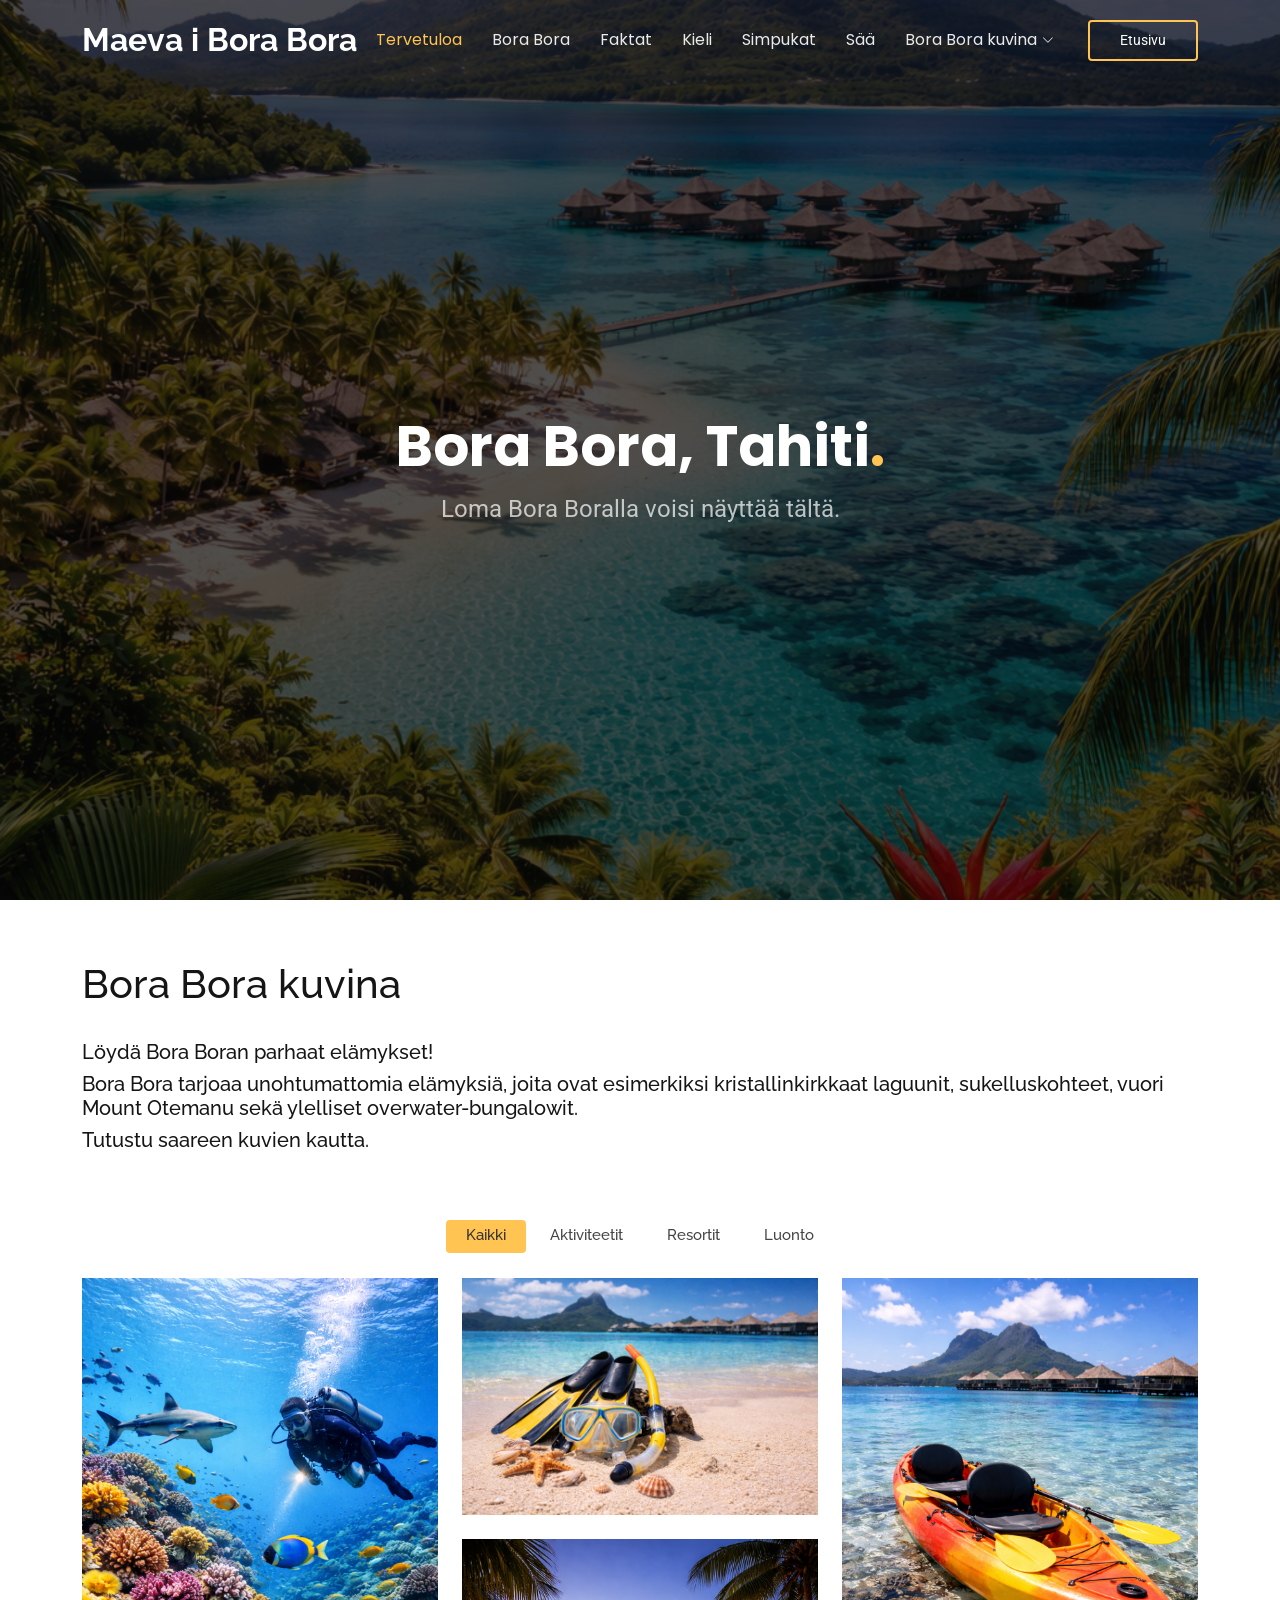
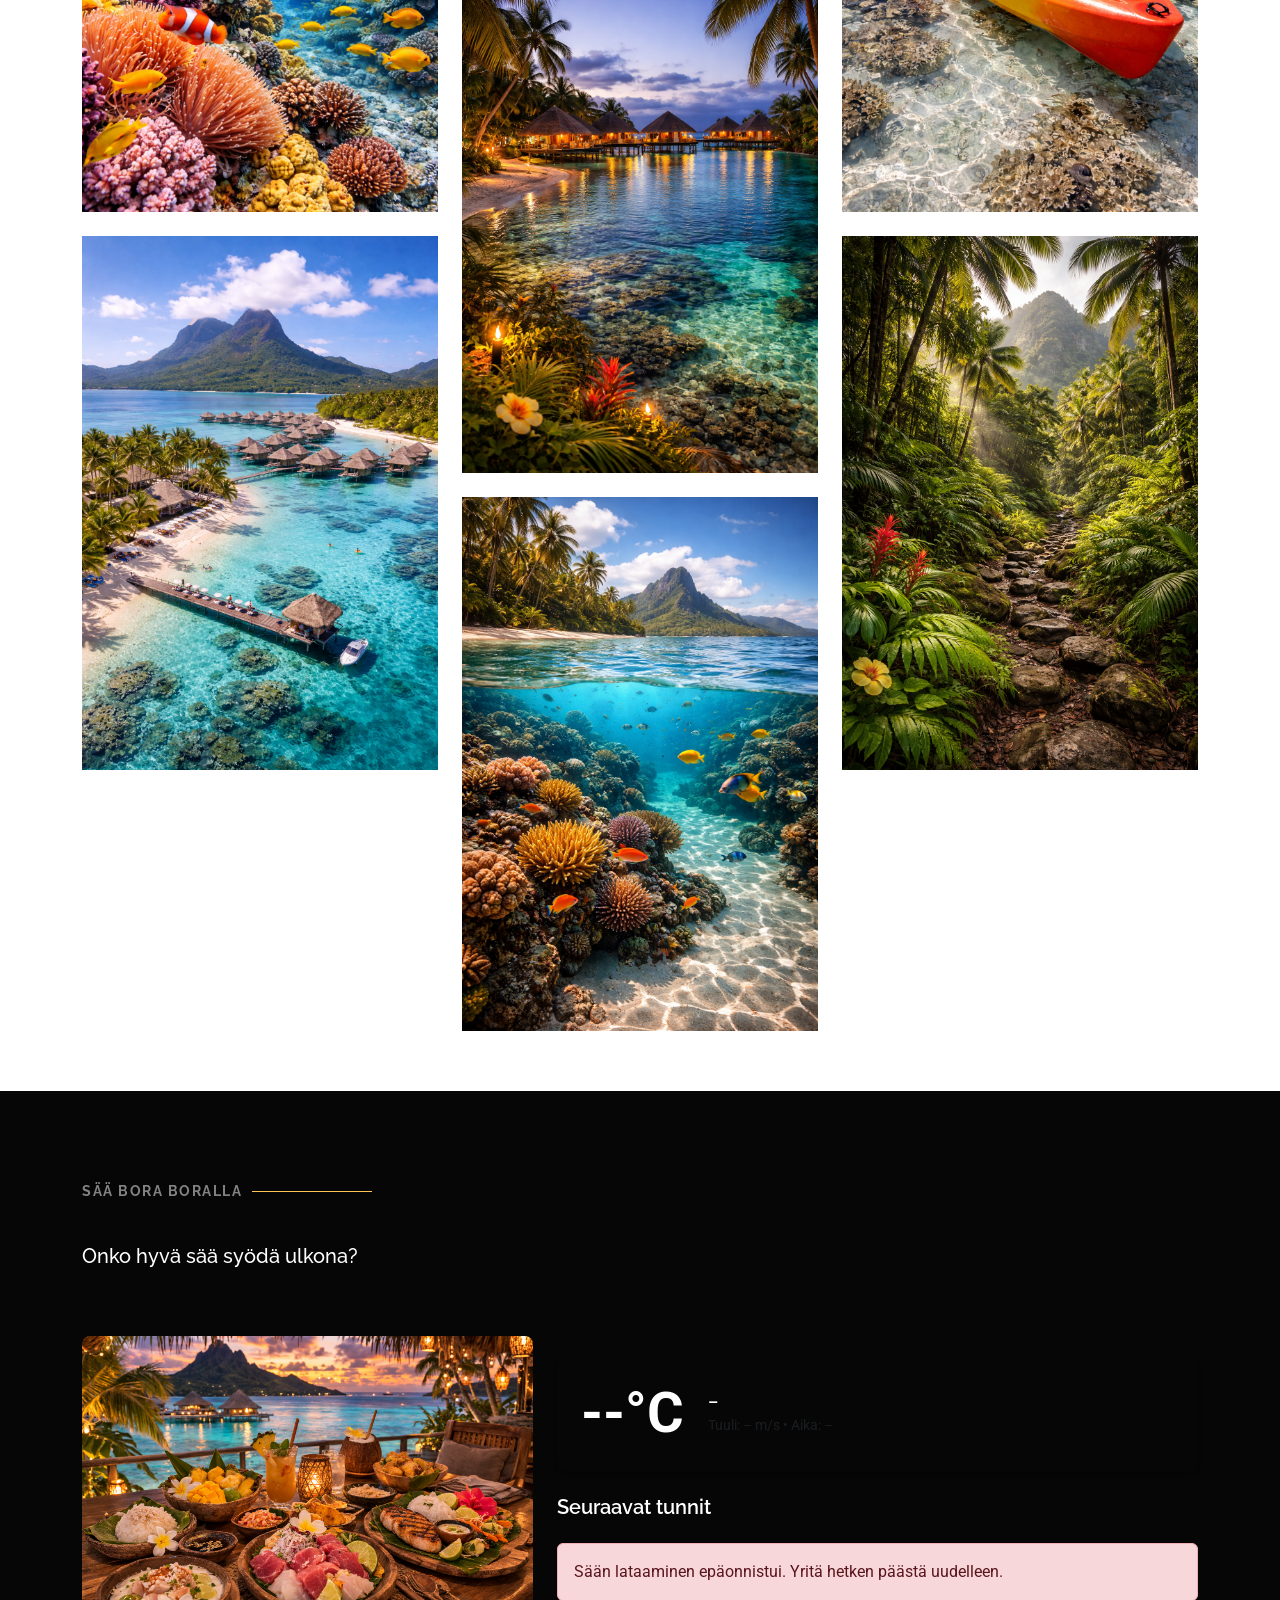
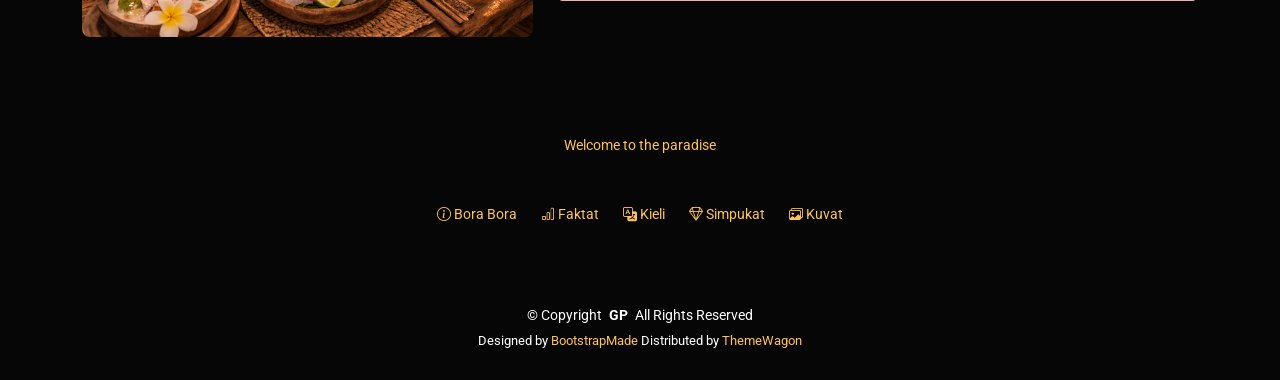
==== commit 4bbcf060: "Update Loma_ja_aktiviteetit.html" ====
--- a/Loma_ja_aktiviteetit.html
+++ b/Loma_ja_aktiviteetit.html
@@ -52,16 +52,16 @@
 
   <!-- Lisätyylit sääkortteja varten -->
   <style>
-    #weather .wx-hour {
+    #sää .wx-hour {
       background: rgba(255, 255, 255, 0.75);
       border: 1px solid rgba(0, 0, 0, 0.06);
       border-radius: 12px;
       padding: 12px;
       text-align: center;
     }
-
-    .dark-background #weather .wx-hour,
-    body.bg-dark #weather .wx-hour {
+  
+    .dark-background #sää .wx-hour,
+    body.bg-dark #sää .wx-hour {
       background: rgba(255, 255, 255, 0.06);
       color: #e9eef5;
       border-color: rgba(255, 255, 255, 0.1);
@@ -176,85 +176,106 @@
       <!-- Portfolio-kuvat -->
       <div class="row gy-4 isotope-container" data-aos="fade-up" data-aos-delay="200">
 
-        <!-- Aktiviteetit -->
-        <div class="col-lg-4 col-md-6 portfolio-item isotope-item filter-activities">
-          <img src="Kuvat/diving1.png" class="img-fluid" alt="Sukellus Bora Boralla">
-          <div class="portfolio-info">
-            <h4>Sukellus</h4>
-            <p>Sukellus Bora Boralla</p>
-            <a href="Kuvat/diving1.png" class="glightbox preview-link" data-gallery="portfolio-gallery-activities">
-              <i class="bi bi-zoom-in"></i>
-            </a>
-          </div>
-        </div>
-
-        <div class="col-lg-4 col-md-6 portfolio-item isotope-item filter-activities">
-          <img src="Kuvat/snorkeling.png" class="img-fluid" alt="Snorklaus Bora Boralla">
-          <div class="portfolio-info">
-            <h4>Snorklaus</h4>
-            <p>Snorklaus Bora Boralla</p>
-            <a href="Kuvat/snorkeling.png" class="glightbox preview-link" data-gallery="portfolio-gallery-activities">
-              <i class="bi bi-zoom-in"></i>
-            </a>
-          </div>
-        </div>
-
-        <div class="col-lg-4 col-md-6 portfolio-item isotope-item filter-activities">
-          <img src="Kuvat/kayak.png" class="img-fluid" alt="Kajakki Bora Boralla">
-          <div class="portfolio-info">
-            <h4>Kajakki</h4>
-            <p>Kajakointi laguuneissa</p>
-            <a href="Kuvat/kayak.png" class="glightbox preview-link" data-gallery="portfolio-gallery-activities">
-              <i class="bi bi-zoom-in"></i>
-            </a>
-          </div>
-        </div>
-
-        <!-- Resortit -->
-        <div class="col-lg-4 col-md-6 portfolio-item isotope-item filter-resorts">
-          <img src="Kuvat/resort1.png" class="img-fluid" alt="Bora Boran resort">
-          <div class="portfolio-info">
-            <h4>Overwater Bungalow</h4>
-            <p>Bora Boran luksusresortit</p>
-            <a href="Kuvat/resort1.png" class="glightbox preview-link" data-gallery="portfolio-gallery-resorts">
-              <i class="bi bi-zoom-in"></i>
-            </a>
-          </div>
-        </div>
-
-        <div class="col-lg-4 col-md-6 portfolio-item isotope-item filter-resorts">
-          <img src="Kuvat/resort2.png" class="img-fluid" alt="Ylellinen resort Bora Boralla">
-          <div class="portfolio-info">
-            <h4>Resort 2</h4>
-            <p>Rauhallinen ja ylellinen majoitus</p>
-            <a href="Kuvat/resort2.png" class="glightbox preview-link" data-gallery="portfolio-gallery-resorts">
-              <i class="bi bi-zoom-in"></i>
-            </a>
-          </div>
-        </div>
-
-        <!-- Luonto -->
-        <div class="col-lg-4 col-md-6 portfolio-item isotope-item filter-nature">
-          <img src="Kuvat/viidakko.png" class="img-fluid" alt="Bora Boran vuoret">
-          <div class="portfolio-info">
-            <h4>Viidakko</h4>
-            <p>Trooppinen luonto ja viidakko</p>
-            <a href="Kuvat/viidakko.png" class="glightbox preview-link" data-gallery="portfolio-gallery-nature">
-              <i class="bi bi-zoom-in"></i>
-            </a>
-          </div>
-        </div>
-
-        <div class="col-lg-4 col-md-6 portfolio-item isotope-item filter-nature">
-          <img src="Kuvat/vedenalla.png" class="img-fluid" alt="Bora Boran laguuni">
-          <div class="portfolio-info">
-            <h4>Vedenalainen maailma</h4>
-            <p>Kaunis maisema veden alla ja päällä</p>
-            <a href="Kuvat/vedenalla.png class="glightbox preview-link" data-gallery="portfolio-gallery-nature">
-              <i class="bi bi-zoom-in"></i>
-            </a>
-          </div>
-        </div>
+<!-- Aktiviteetit -->
+<div class="col-lg-4 col-md-6 portfolio-item isotope-item filter-activities">
+  <img src="Kuvat/diving1.png" class="img-fluid" alt="Sukelluskuva Bora Boran koralliriutalta">
+  <div class="portfolio-info">
+    <h4>Sukellus</h4>
+    <p>Sukellus Bora Boralla</p>
+    <a href="Kuvat/diving1.png"
+       class="glightbox preview-link"
+       data-gallery="portfolio-gallery-activities"
+       aria-label="Avaa suurempi kuva sukelluksesta">
+      <i class="bi bi-zoom-in" aria-hidden="true"></i>
+    </a>
+  </div>
+</div>
+
+<div class="col-lg-4 col-md-6 portfolio-item isotope-item filter-activities">
+  <img src="Kuvat/snorkeling.png" class="img-fluid" alt="Snorklausvälineet Bora Boran rannalla">
+  <div class="portfolio-info">
+    <h4>Snorklaus</h4>
+    <p>Snorklaus Bora Boralla</p>
+    <a href="Kuvat/snorkeling.png"
+       class="glightbox preview-link"
+       data-gallery="portfolio-gallery-activities"
+       aria-label="Avaa suurempi kuva snorklauksesta">
+      <i class="bi bi-zoom-in" aria-hidden="true"></i>
+    </a>
+  </div>
+</div>
+
+<div class="col-lg-4 col-md-6 portfolio-item isotope-item filter-activities">
+  <img src="Kuvat/kayak.png" class="img-fluid" alt="Kajakki kirkkaassa laguunivedessä Bora Boralla">
+  <div class="portfolio-info">
+    <h4>Kajakki</h4>
+    <p>Kajakointi laguuneissa</p>
+    <a href="Kuvat/kayak.png"
+       class="glightbox preview-link"
+       data-gallery="portfolio-gallery-activities"
+       aria-label="Avaa suurempi kuva kajakista">
+      <i class="bi bi-zoom-in" aria-hidden="true"></i>
+    </a>
+  </div>
+</div>
+
+<!-- Resortit -->
+<div class="col-lg-4 col-md-6 portfolio-item isotope-item filter-resorts">
+  <img src="Kuvat/resort1.png" class="img-fluid" alt="Overwater bungalowit Bora Boran laguunilla">
+  <div class="portfolio-info">
+    <h4>Overwater Bungalow</h4>
+    <p>Bora Boran luksusresortit</p>
+    <a href="Kuvat/resort1.png"
+       class="glightbox preview-link"
+       data-gallery="portfolio-gallery-resorts"
+       aria-label="Avaa suurempi kuva overwater bungaloweista">
+      <i class="bi bi-zoom-in" aria-hidden="true"></i>
+    </a>
+  </div>
+</div>
+
+<div class="col-lg-4 col-md-6 portfolio-item isotope-item filter-resorts">
+  <img src="Kuvat/resort2.png" class="img-fluid" alt="Ilta-aikainen resort Bora Boralla">
+  <div class="portfolio-info">
+    <h4>Resort 2</h4>
+    <p>Rauhallinen ja ylellinen majoitus</p>
+    <a href="Kuvat/resort2.png"
+       class="glightbox preview-link"
+       data-gallery="portfolio-gallery-resorts"
+       aria-label="Avaa suurempi kuva resortista">
+      <i class="bi bi-zoom-in" aria-hidden="true"></i>
+    </a>
+  </div>
+</div>
+
+<!-- Luonto -->
+<div class="col-lg-4 col-md-6 portfolio-item isotope-item filter-nature">
+  <img src="Kuvat/viidakko.png" class="img-fluid" alt="Bora Boran trooppista viidakkoa">
+  <div class="portfolio-info">
+    <h4>Viidakko</h4>
+    <p>Trooppinen luonto ja viidakko</p>
+    <a href="Kuvat/viidakko.png"
+       class="glightbox preview-link"
+       data-gallery="portfolio-gallery-nature"
+       aria-label="Avaa suurempi kuva viidakosta">
+      <i class="bi bi-zoom-in" aria-hidden="true"></i>
+    </a>
+  </div>
+</div>
+
+<div class="col-lg-4 col-md-6 portfolio-item isotope-item filter-nature">
+  <img src="Kuvat/vedenalla.png" class="img-fluid" alt="Bora Boran vedenalainen luonto ja koralliriutta">
+  <div class="portfolio-info">
+    <h4>Vedenalainen maailma</h4>
+    <p>Kaunis maisema veden alla ja päällä</p>
+    <a href="Kuvat/vedenalla.png"
+       class="glightbox preview-link"
+       data-gallery="portfolio-gallery-nature"
+       aria-label="Avaa suurempi kuva vedenalaisesta maisemasta">
+      <i class="bi bi-zoom-in" aria-hidden="true"></i>
+    </a>
+  </div>
+</div>
 
       </div>
 
@@ -281,7 +302,7 @@
           <div class="col-lg-7">
             
             <!-- Tähän näytetään nykyinen sää -->
-            <div id="wx-current" class="p-4 rounded-3 shadow-sm mb-4 bg-secondary d-flex align-items-center gap-4">
+            <div id="wx-current" class="p-4 rounded-3 shadow-sm mb-4 d-flex align-items-center gap-4 weather-box">
               <div class="display-4 m-0 fw-bold" id="wx-temp">--°C</div>
               <div class="flex-grow-1">
                 <div class="fw-semibold" id="wx-desc">–</div>
--- a/assets/css/main.css
+++ b/assets/css/main.css
@@ -1725,13 +1725,58 @@
 }
 
 #sää {
-  color: white;
-}
-
-#sää .text-muted {
-  color: #d6d6d6 !important;
-}
-  
+  color: #ffffff;
+}
+
+#sää h2,
+#sää h5,
+#sää p,
+#sää span,
+#sää div {
+  color: #ffffff;
+}
+
+#sää .text-muted,
+#sää .small {
+  color: #e0e0e0 !important;
+}
+
+#wx-current {
+  background: #5f6770 !important;
+  color: #ffffff;
+}
+
+#wx-current .fw-semibold,
+#wx-current #wx-temp,
+#wx-current #wx-desc,
+#wx-current #wx-wind,
+#wx-current #wx-time {
+  color: #ffffff !important;
+}
+
+#sää .wx-hour {
+  background: #1f1f1f !important;
+  color: #ffffff !important;
+  border: 1px solid rgba(255, 255, 255, 0.15);
+}
+
+#sää .wx-hour .small,
+#sää .wx-hour .text-muted {
+  color: #e0e0e0 !important;
+}
+
+#sää #wx-current {
+  color: #ffffff;
+}
+
+#sää #wx-current * {
+  color: #ffffff;
+}
+
+#sää #wx-current .text-muted {
+  color: #e0e0e0 !important;
+}
+
 .footer-icon i {
   font-size: 26px;
   margin-bottom: 5px;
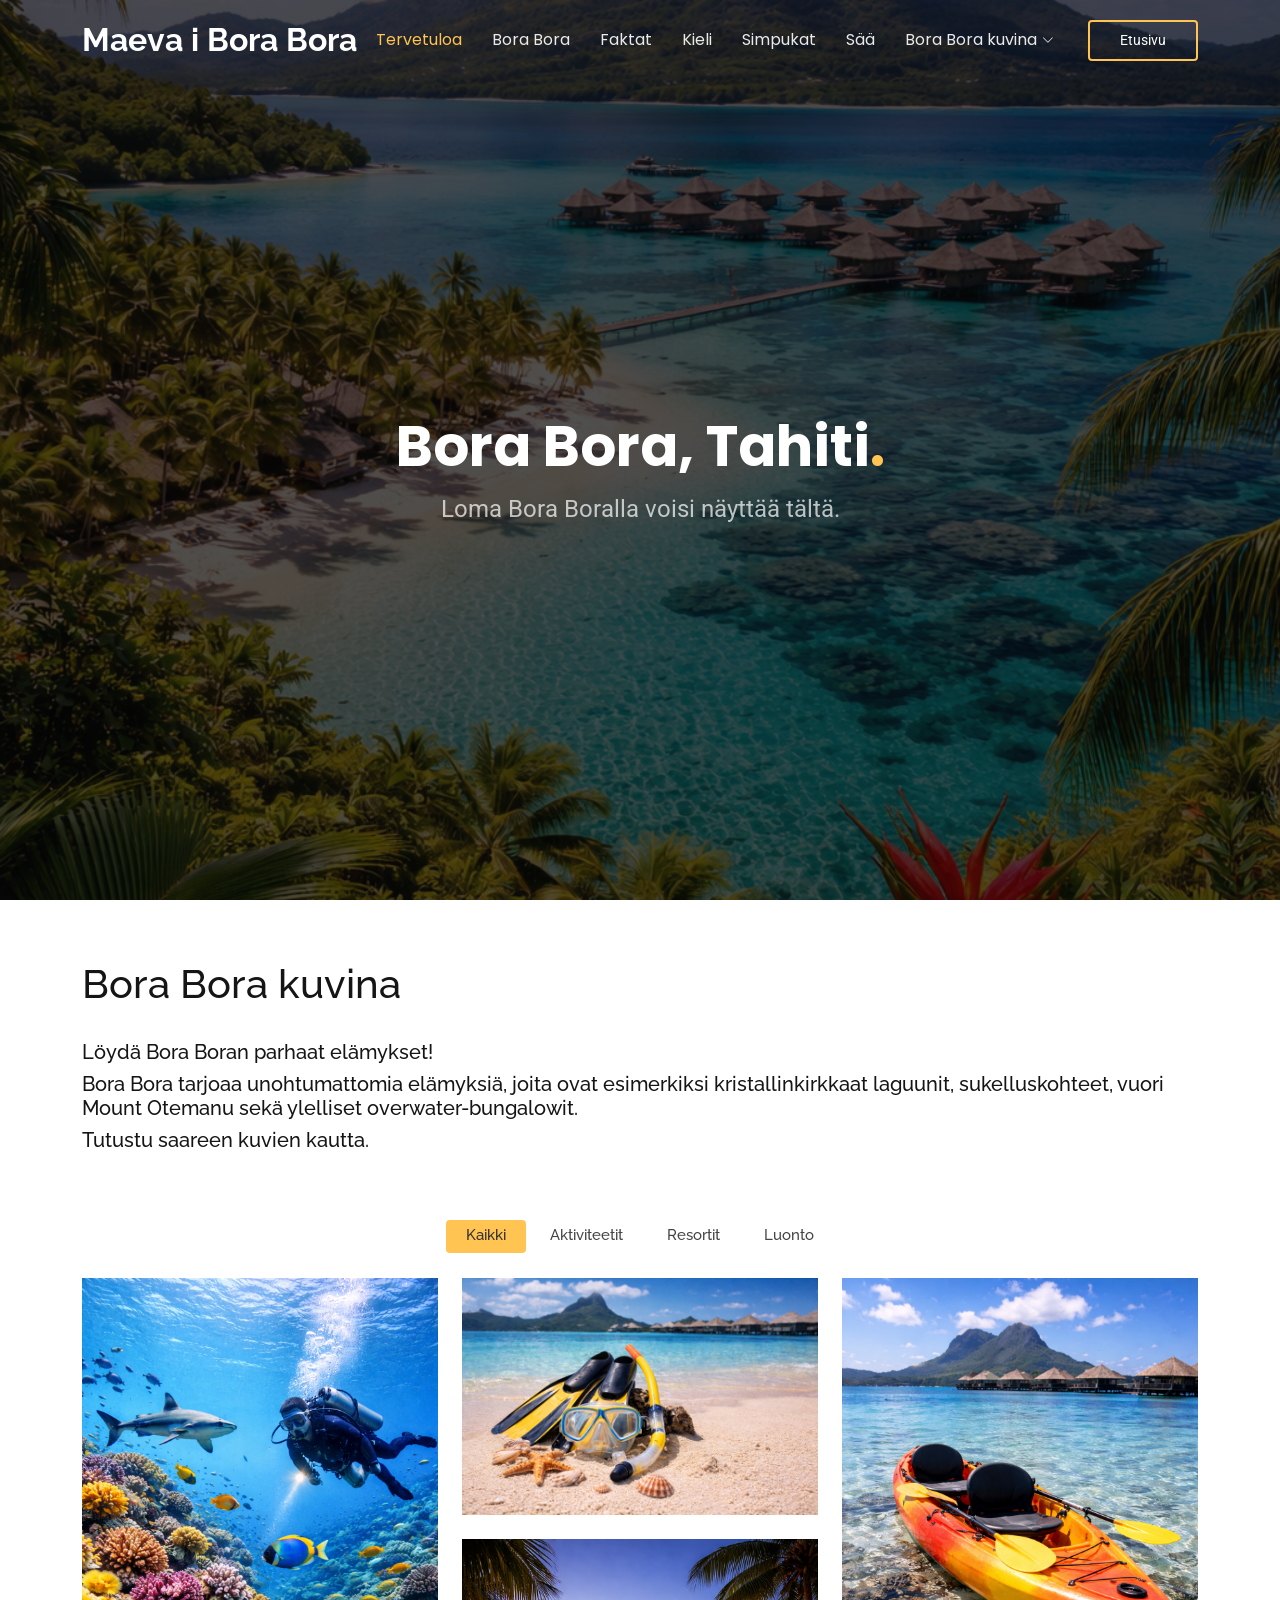
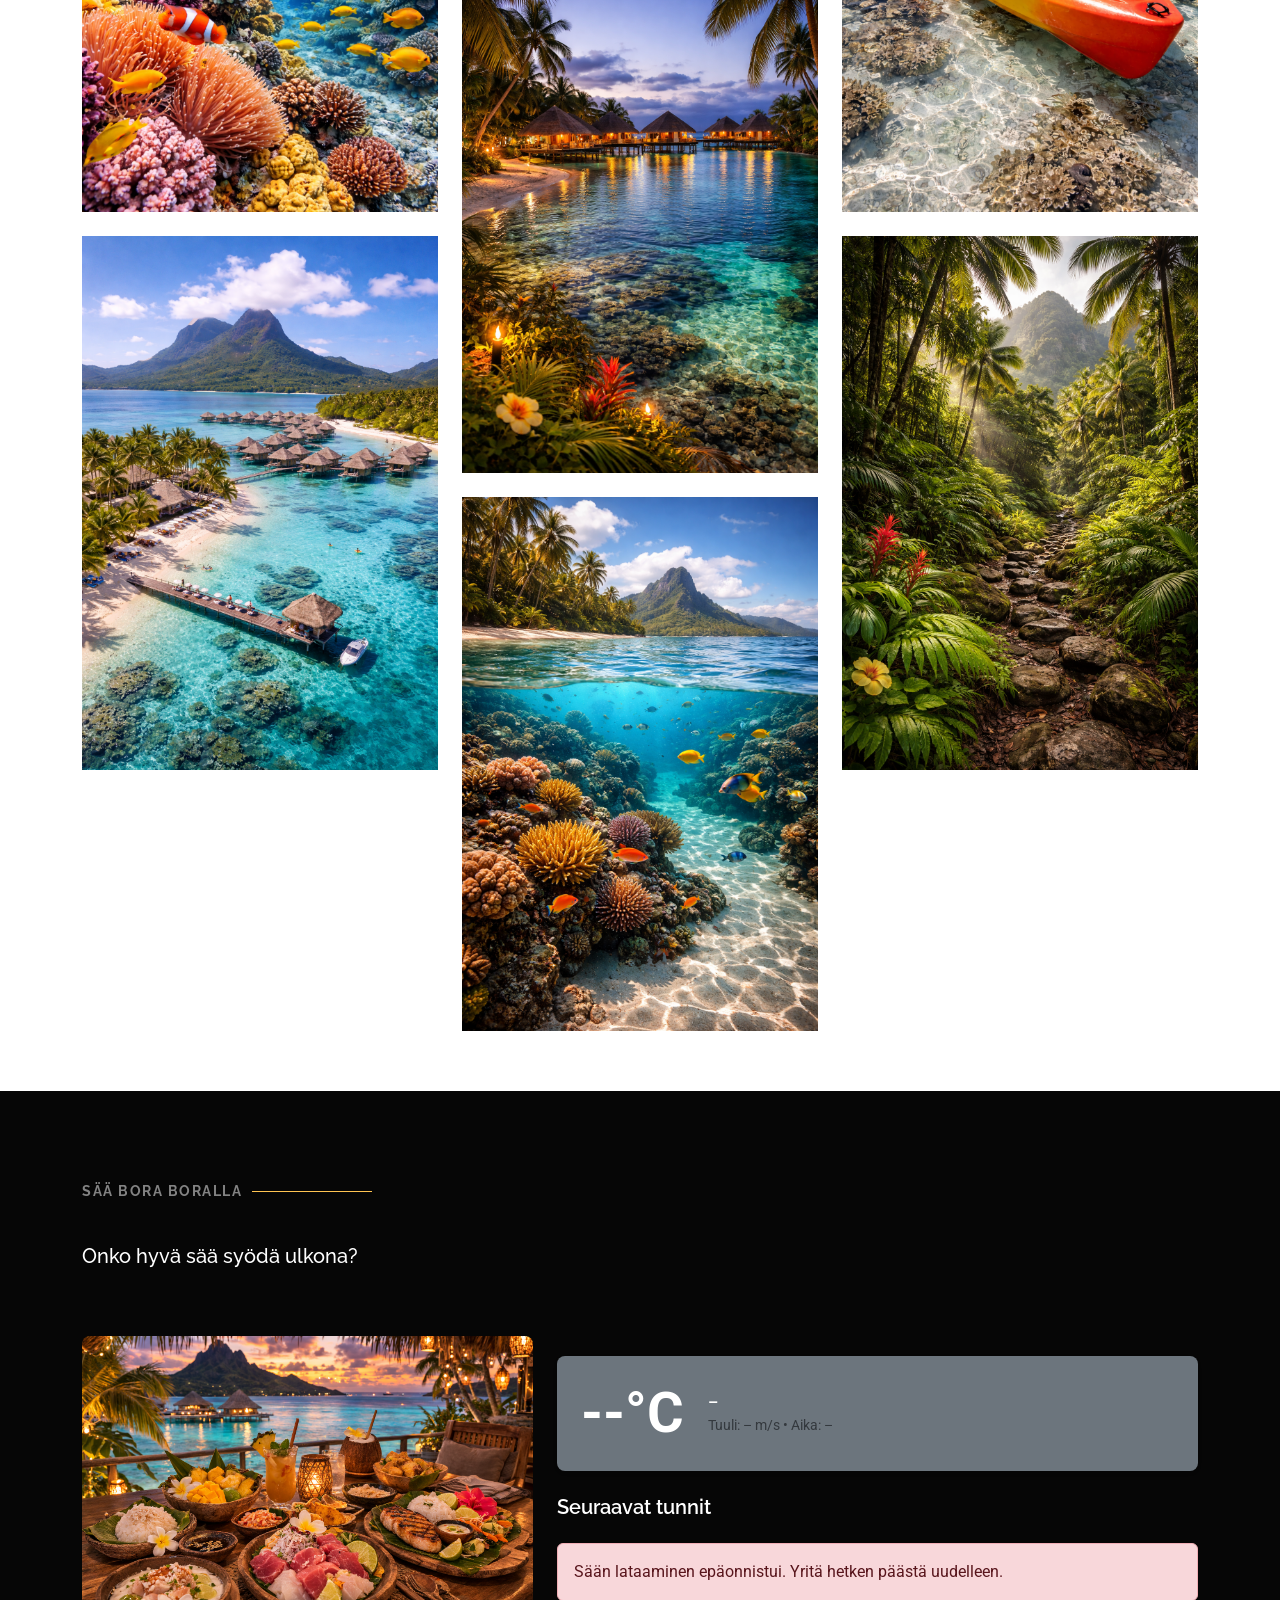
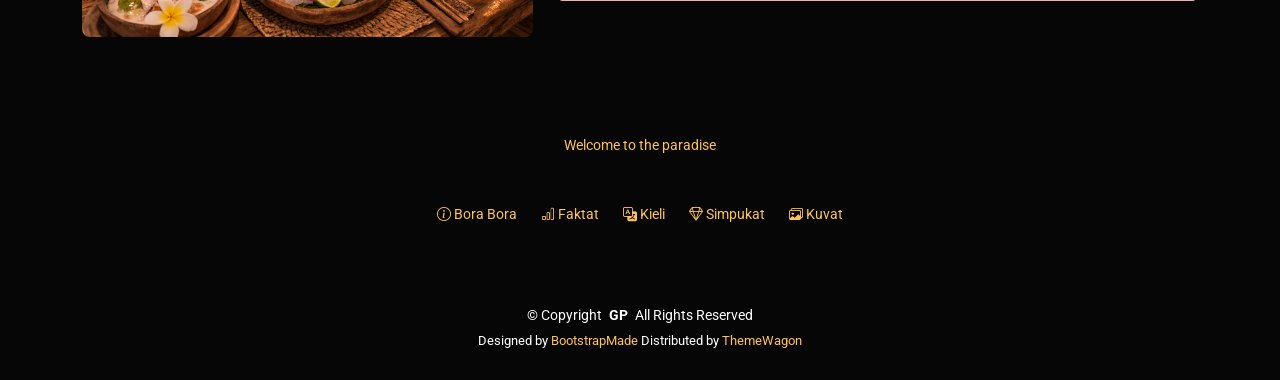
==== commit 20d08418: "Update Loma_ja_aktiviteetit.html" ====
--- a/Loma_ja_aktiviteetit.html
+++ b/Loma_ja_aktiviteetit.html
@@ -302,7 +302,7 @@
           <div class="col-lg-7">
             
             <!-- Tähän näytetään nykyinen sää -->
-            <div id="wx-current" class="p-4 rounded-3 shadow-sm mb-4 d-flex align-items-center gap-4 weather-box">
+            <div id="wx-current" class="p-4 rounded-3 shadow-sm mb-4 bg-secondary d-flex align-items-center gap-4">
               <div class="display-4 m-0 fw-bold" id="wx-temp">--°C</div>
               <div class="flex-grow-1">
                 <div class="fw-semibold" id="wx-desc">–</div>
--- a/assets/css/main.css
+++ b/assets/css/main.css
@@ -1765,18 +1765,17 @@
   color: #e0e0e0 !important;
 }
 
-#sää #wx-current {
-  color: #ffffff;
-}
-
-#sää #wx-current * {
-  color: #ffffff;
-}
-
-#sää #wx-current .text-muted {
-  color: #e0e0e0 !important;
-}
-
+#sää #wx-current,
+#sää #wx-current div,
+#sää #wx-current span {
+  color: #ffffff !important;
+}
+
+#sää #wx-current .text-muted,
+#sää #wx-current .small {
+  color: #e6e6e6 !important;
+}
+  
 .footer-icon i {
   font-size: 26px;
   margin-bottom: 5px;
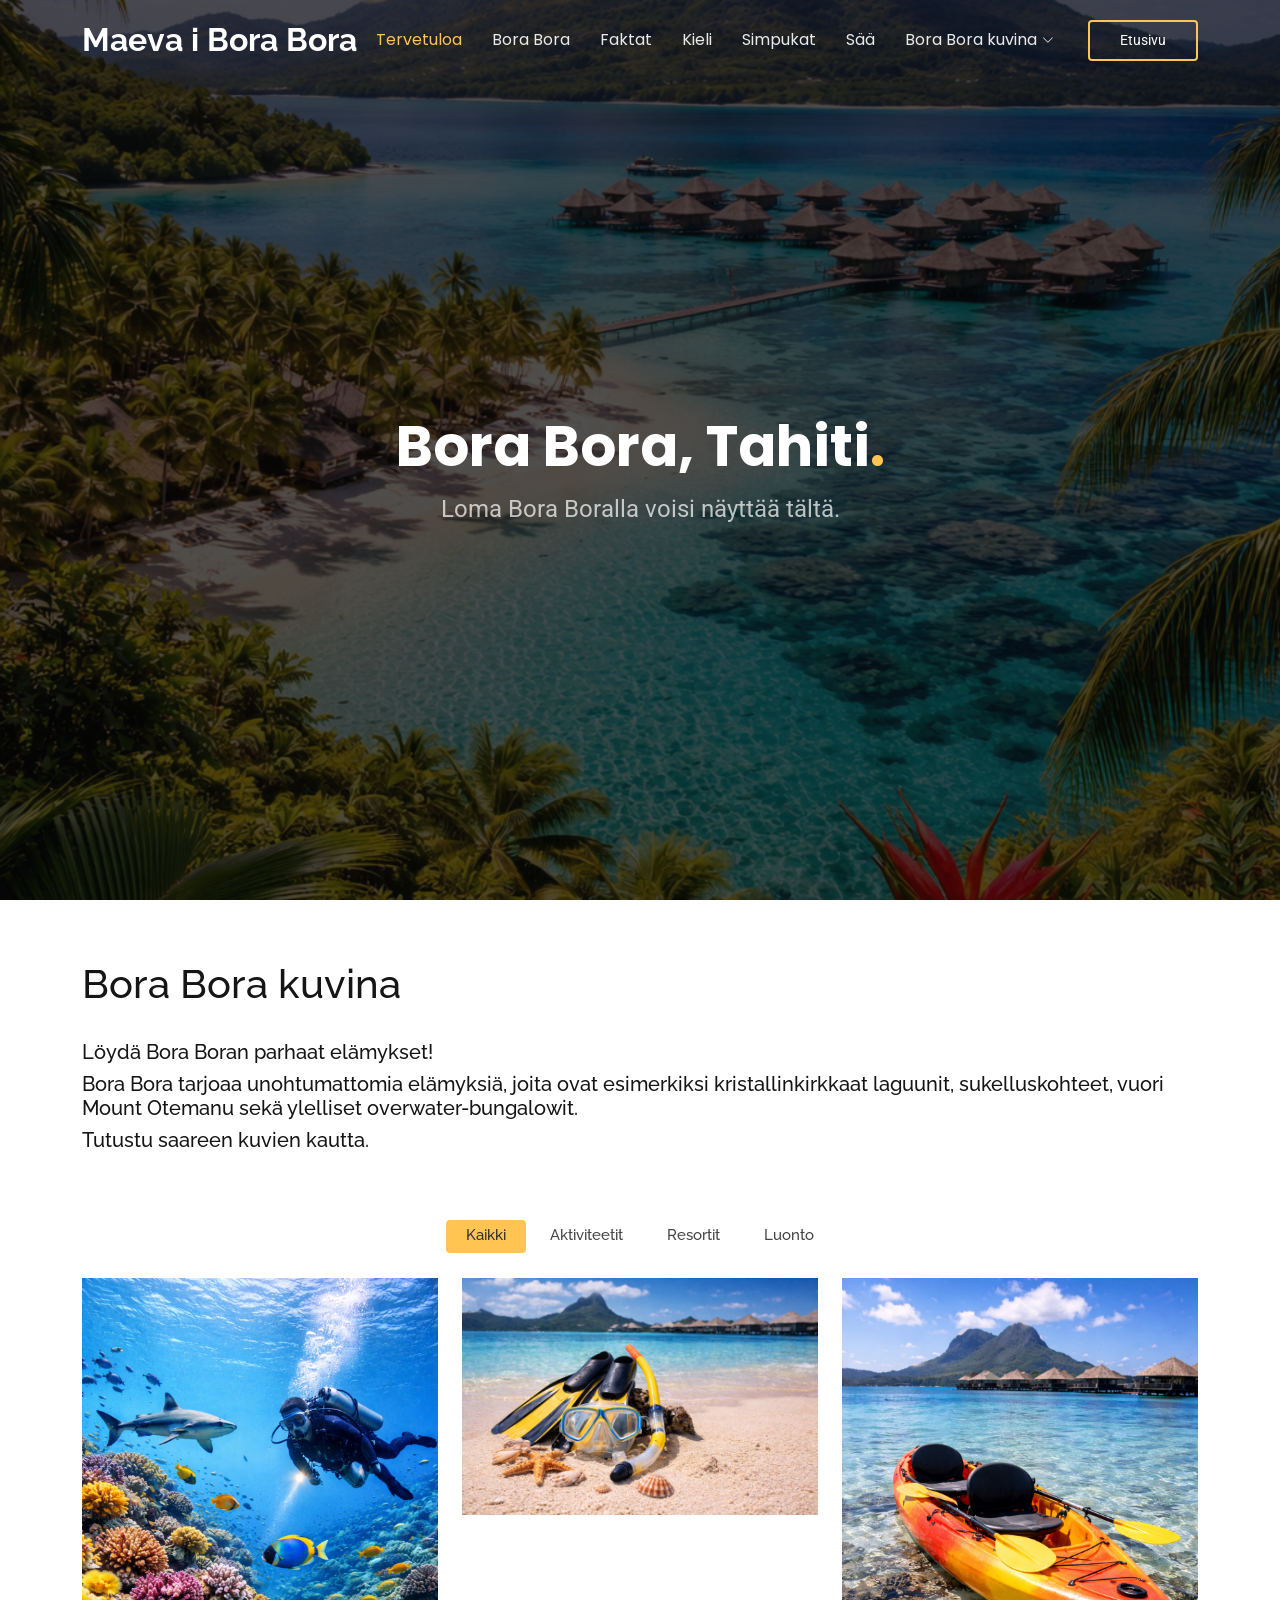
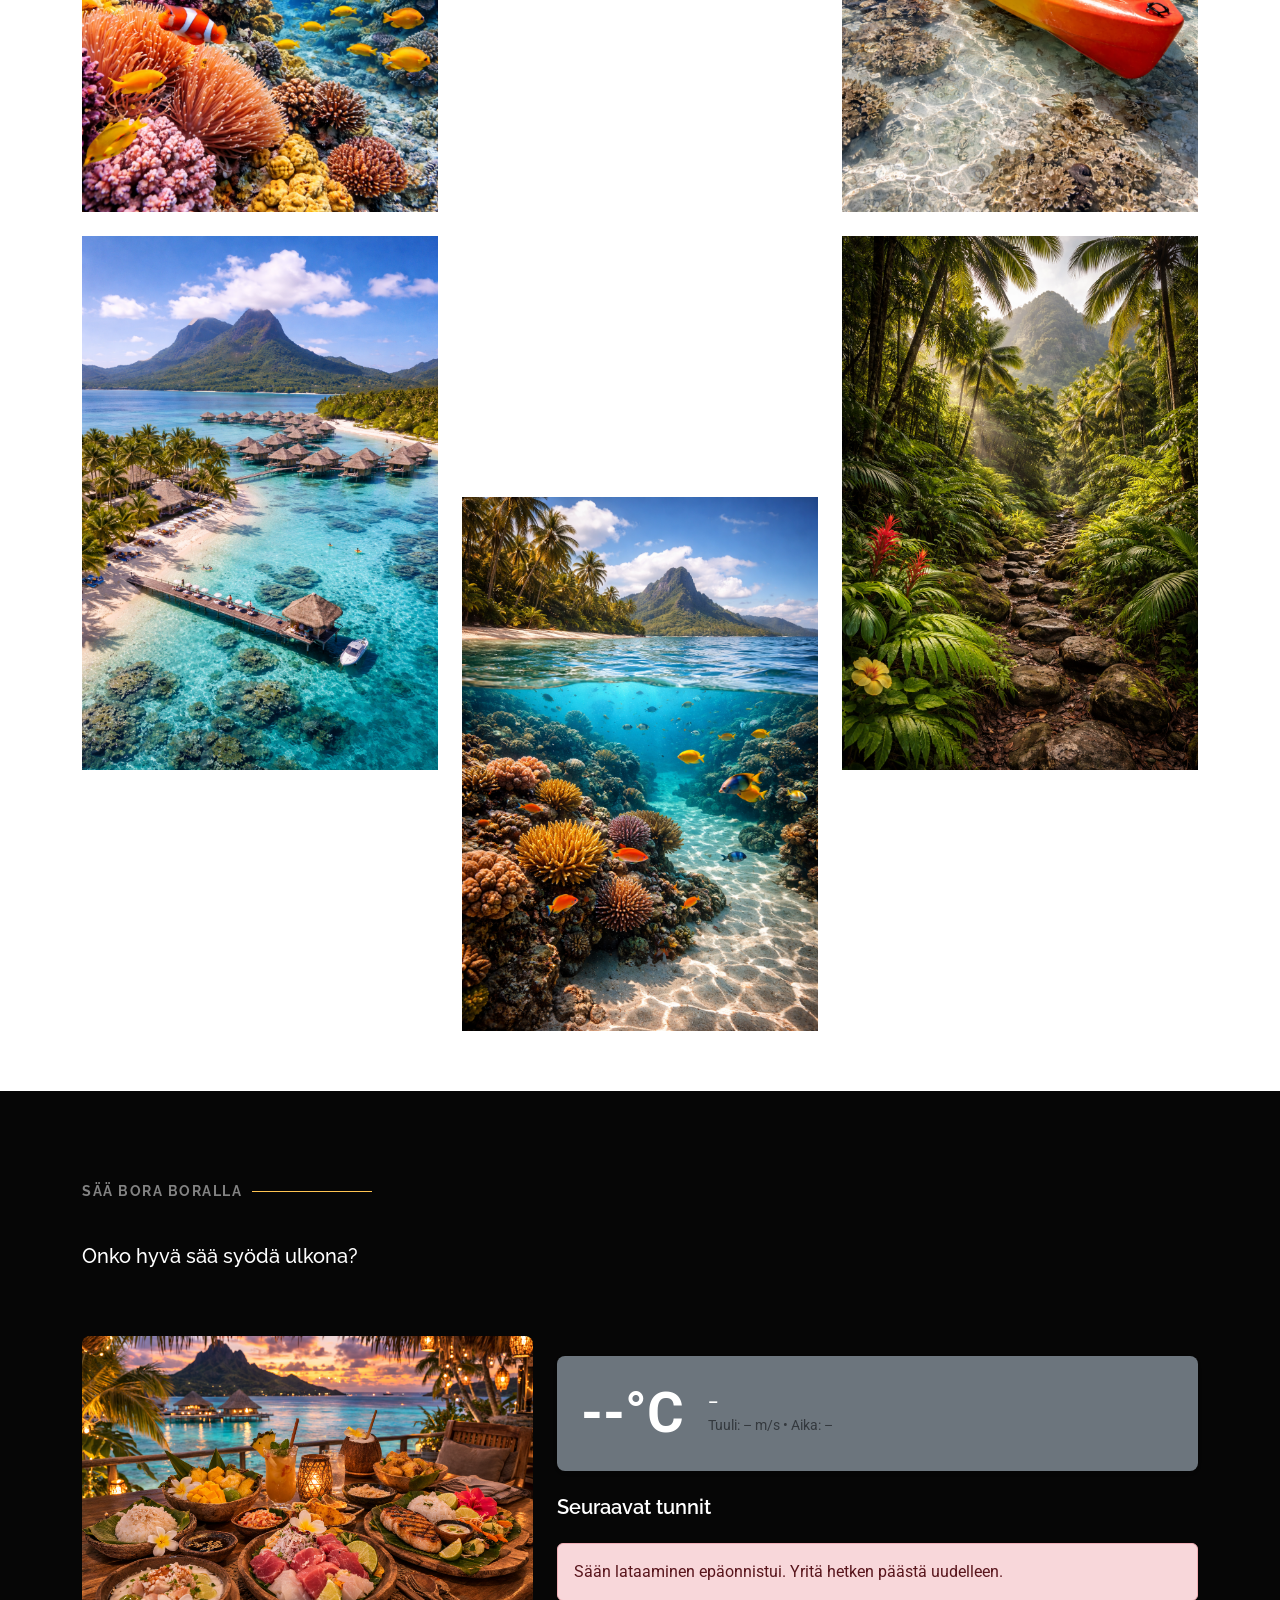
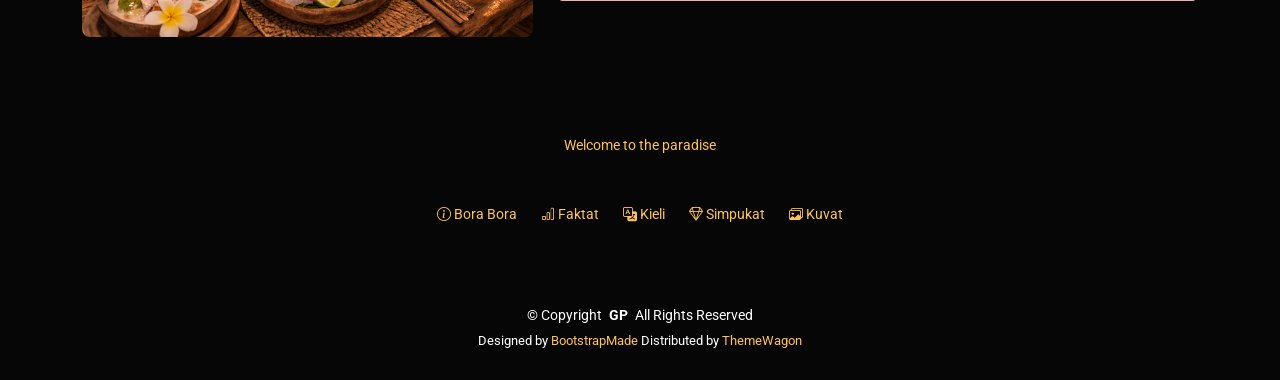
==== commit 19244509: "Update Loma_ja_aktiviteetit.html" ====
--- a/Loma_ja_aktiviteetit.html
+++ b/Loma_ja_aktiviteetit.html
@@ -31,6 +31,9 @@
 
   <!-- Ladataan sivulla käytettävät fontit -->
   <link href="https://fonts.googleapis.com/css2?family=Roboto:ital,wght@0,100;0,300;0,400;0,500;0,700;0,900;1,100;1,300;1,400;1,500;1,700;1,900&family=Poppins:ital,wght@0,100;0,200;0,300;0,400;0,500;0,600;0,700;0,800;0,900;1,100;1,200;1,300;1,400;1,500;1,600;1,700;1,800;1,900&family=Raleway:ital,wght@0,100;0,200;0,300;0,400;0,500;0,600;0,700;0,800;0,900;1,100;1,200;1,300;1,400;1,500;1,600;1,700;1,800;1,900&display=swap" rel="stylesheet">
+
+  <!-- Esiladataan hero-kuva, koska se näkyy heti sivun avauduttua -->
+  <link rel="preload" as="image" href="Kuvat/hero2-bg.png">
 
   <!-- Ladataan Bootstrapin ja muiden kirjastojen tyylit -->
   <link href="assets/vendor/bootstrap/css/bootstrap.min.css" rel="stylesheet">
@@ -136,7 +139,7 @@
 
     <!-- Hero-osio näyttää sivun pääkuvan ja otsikon -->
     <section id="hero" class="hero section dark-background">
-      <img src="Kuvat/hero2-bg.png" alt="Bora Boran maisema" data-aos="fade-in">
+      <img src="Kuvat/hero2-bg.png" alt="Bora Boran maisema" data-aos="fade-in" fetchpriority="high" decoding="async">
 
       <div class="container">
         <div class="row justify-content-center text-center" data-aos="fade-up" data-aos-delay="100">
@@ -148,141 +151,141 @@
       </div>
     </section>
 
-<!-- Portfolio-osio näyttää kuvia eri aiheista -->
-<section id="portfolio" class="portfolio section">
-
-  <!-- Osion otsikko -->
-  <div class="container section-title" data-aos="fade-up"> 
-  <h1>Bora Bora kuvina</h1>
-  <br> 
-  <h5>Löydä Bora Boran parhaat elämykset!</h5>
-  <h5>Bora Bora tarjoaa unohtumattomia elämyksiä, joita ovat esimerkiksi kristallinkirkkaat laguunit, sukelluskohteet, vuori Mount Otemanu sekä ylelliset overwater-bungalowit.</h5> 
-  <h5>Tutustu saareen kuvien kautta.</h5> 
-</div>
-
-  <div class="container">
-
-    <!-- Tämä wrapper tarvitaan jotta Isotope-suodatus toimii eli välilehdet näyttävät oikeat kuvat -->
-    <div class="isotope-layout" data-default-filter="*" data-layout="masonry" data-sort="original-order">
-
-      <!-- Portfoliofiltterit -->
-      <ul class="portfolio-filters isotope-filters" data-aos="fade-up" data-aos-delay="100">
-        <li class="filter-active" data-filter="*">Kaikki</li>
-        <li data-filter=".filter-activities">Aktiviteetit</li>
-        <li data-filter=".filter-resorts">Resortit</li>
-        <li data-filter=".filter-nature">Luonto</li>
-      </ul>
-
-      <!-- Portfolio-kuvat -->
-      <div class="row gy-4 isotope-container" data-aos="fade-up" data-aos-delay="200">
-
-<!-- Aktiviteetit -->
-<div class="col-lg-4 col-md-6 portfolio-item isotope-item filter-activities">
-  <img src="Kuvat/diving1.png" class="img-fluid" alt="Sukelluskuva Bora Boran koralliriutalta">
-  <div class="portfolio-info">
-    <h4>Sukellus</h4>
-    <p>Sukellus Bora Boralla</p>
-    <a href="Kuvat/diving1.png"
-       class="glightbox preview-link"
-       data-gallery="portfolio-gallery-activities"
-       aria-label="Avaa suurempi kuva sukelluksesta">
-      <i class="bi bi-zoom-in" aria-hidden="true"></i>
-    </a>
-  </div>
-</div>
-
-<div class="col-lg-4 col-md-6 portfolio-item isotope-item filter-activities">
-  <img src="Kuvat/snorkeling.png" class="img-fluid" alt="Snorklausvälineet Bora Boran rannalla">
-  <div class="portfolio-info">
-    <h4>Snorklaus</h4>
-    <p>Snorklaus Bora Boralla</p>
-    <a href="Kuvat/snorkeling.png"
-       class="glightbox preview-link"
-       data-gallery="portfolio-gallery-activities"
-       aria-label="Avaa suurempi kuva snorklauksesta">
-      <i class="bi bi-zoom-in" aria-hidden="true"></i>
-    </a>
-  </div>
-</div>
-
-<div class="col-lg-4 col-md-6 portfolio-item isotope-item filter-activities">
-  <img src="Kuvat/kayak.png" class="img-fluid" alt="Kajakki kirkkaassa laguunivedessä Bora Boralla">
-  <div class="portfolio-info">
-    <h4>Kajakki</h4>
-    <p>Kajakointi laguuneissa</p>
-    <a href="Kuvat/kayak.png"
-       class="glightbox preview-link"
-       data-gallery="portfolio-gallery-activities"
-       aria-label="Avaa suurempi kuva kajakista">
-      <i class="bi bi-zoom-in" aria-hidden="true"></i>
-    </a>
-  </div>
-</div>
-
-<!-- Resortit -->
-<div class="col-lg-4 col-md-6 portfolio-item isotope-item filter-resorts">
-  <img src="Kuvat/resort1.png" class="img-fluid" alt="Overwater bungalowit Bora Boran laguunilla">
-  <div class="portfolio-info">
-    <h4>Overwater Bungalow</h4>
-    <p>Bora Boran luksusresortit</p>
-    <a href="Kuvat/resort1.png"
-       class="glightbox preview-link"
-       data-gallery="portfolio-gallery-resorts"
-       aria-label="Avaa suurempi kuva overwater bungaloweista">
-      <i class="bi bi-zoom-in" aria-hidden="true"></i>
-    </a>
-  </div>
-</div>
-
-<div class="col-lg-4 col-md-6 portfolio-item isotope-item filter-resorts">
-  <img src="Kuvat/resort2.png" class="img-fluid" alt="Ilta-aikainen resort Bora Boralla">
-  <div class="portfolio-info">
-    <h4>Resort 2</h4>
-    <p>Rauhallinen ja ylellinen majoitus</p>
-    <a href="Kuvat/resort2.png"
-       class="glightbox preview-link"
-       data-gallery="portfolio-gallery-resorts"
-       aria-label="Avaa suurempi kuva resortista">
-      <i class="bi bi-zoom-in" aria-hidden="true"></i>
-    </a>
-  </div>
-</div>
-
-<!-- Luonto -->
-<div class="col-lg-4 col-md-6 portfolio-item isotope-item filter-nature">
-  <img src="Kuvat/viidakko.png" class="img-fluid" alt="Bora Boran trooppista viidakkoa">
-  <div class="portfolio-info">
-    <h4>Viidakko</h4>
-    <p>Trooppinen luonto ja viidakko</p>
-    <a href="Kuvat/viidakko.png"
-       class="glightbox preview-link"
-       data-gallery="portfolio-gallery-nature"
-       aria-label="Avaa suurempi kuva viidakosta">
-      <i class="bi bi-zoom-in" aria-hidden="true"></i>
-    </a>
-  </div>
-</div>
-
-<div class="col-lg-4 col-md-6 portfolio-item isotope-item filter-nature">
-  <img src="Kuvat/vedenalla.png" class="img-fluid" alt="Bora Boran vedenalainen luonto ja koralliriutta">
-  <div class="portfolio-info">
-    <h4>Vedenalainen maailma</h4>
-    <p>Kaunis maisema veden alla ja päällä</p>
-    <a href="Kuvat/vedenalla.png"
-       class="glightbox preview-link"
-       data-gallery="portfolio-gallery-nature"
-       aria-label="Avaa suurempi kuva vedenalaisesta maisemasta">
-      <i class="bi bi-zoom-in" aria-hidden="true"></i>
-    </a>
-  </div>
-</div>
-
+    <!-- Portfolio-osio näyttää kuvia eri aiheista -->
+    <section id="portfolio" class="portfolio section">
+
+      <!-- Osion otsikko -->
+      <div class="container section-title" data-aos="fade-up"> 
+        <h1>Bora Bora kuvina</h1>
+        <br> 
+        <h5>Löydä Bora Boran parhaat elämykset!</h5>
+        <h5>Bora Bora tarjoaa unohtumattomia elämyksiä, joita ovat esimerkiksi kristallinkirkkaat laguunit, sukelluskohteet, vuori Mount Otemanu sekä ylelliset overwater-bungalowit.</h5> 
+        <h5>Tutustu saareen kuvien kautta.</h5> 
       </div>
 
-    </div>
-  </div>
-
-</section>
+      <div class="container">
+
+        <!-- Tämä wrapper tarvitaan jotta Isotope-suodatus toimii eli välilehdet näyttävät oikeat kuvat -->
+        <div class="isotope-layout" data-default-filter="*" data-layout="masonry" data-sort="original-order">
+
+          <!-- Portfoliofiltterit -->
+          <ul class="portfolio-filters isotope-filters" data-aos="fade-up" data-aos-delay="100">
+            <li class="filter-active" data-filter="*">Kaikki</li>
+            <li data-filter=".filter-activities">Aktiviteetit</li>
+            <li data-filter=".filter-resorts">Resortit</li>
+            <li data-filter=".filter-nature">Luonto</li>
+          </ul>
+
+          <!-- Portfolio-kuvat -->
+          <div class="row gy-4 isotope-container" data-aos="fade-up" data-aos-delay="200">
+
+            <!-- Aktiviteetit -->
+            <div class="col-lg-4 col-md-6 portfolio-item isotope-item filter-activities">
+              <img src="Kuvat/diving1.png" class="img-fluid" alt="Sukelluskuva Bora Boran koralliriutalta" loading="lazy" decoding="async">
+              <div class="portfolio-info">
+                <h4>Sukellus</h4>
+                <p>Sukellus Bora Boralla</p>
+                <a href="Kuvat/diving1.png"
+                   class="glightbox preview-link"
+                   data-gallery="portfolio-gallery-activities"
+                   aria-label="Avaa suurempi kuva sukelluksesta">
+                  <i class="bi bi-zoom-in" aria-hidden="true"></i>
+                </a>
+              </div>
+            </div>
+
+            <div class="col-lg-4 col-md-6 portfolio-item isotope-item filter-activities">
+              <img src="Kuvat/snorkeling.png" class="img-fluid" alt="Snorklausvälineet Bora Boran rannalla" loading="lazy" decoding="async">
+              <div class="portfolio-info">
+                <h4>Snorklaus</h4>
+                <p>Snorklaus Bora Boralla</p>
+                <a href="Kuvat/snorkeling.png"
+                   class="glightbox preview-link"
+                   data-gallery="portfolio-gallery-activities"
+                   aria-label="Avaa suurempi kuva snorklauksesta">
+                  <i class="bi bi-zoom-in" aria-hidden="true"></i>
+                </a>
+              </div>
+            </div>
+
+            <div class="col-lg-4 col-md-6 portfolio-item isotope-item filter-activities">
+              <img src="Kuvat/kayak.png" class="img-fluid" alt="Kajakki kirkkaassa laguunivedessä Bora Boralla" loading="lazy" decoding="async">
+              <div class="portfolio-info">
+                <h4>Kajakki</h4>
+                <p>Kajakointi laguuneissa</p>
+                <a href="Kuvat/kayak.png"
+                   class="glightbox preview-link"
+                   data-gallery="portfolio-gallery-activities"
+                   aria-label="Avaa suurempi kuva kajakista">
+                  <i class="bi bi-zoom-in" aria-hidden="true"></i>
+                </a>
+              </div>
+            </div>
+
+            <!-- Resortit -->
+            <div class="col-lg-4 col-md-6 portfolio-item isotope-item filter-resorts">
+              <img src="Kuvat/resort1.png" class="img-fluid" alt="Overwater bungalowit Bora Boran laguunilla" loading="lazy" decoding="async">
+              <div class="portfolio-info">
+                <h4>Overwater Bungalow</h4>
+                <p>Bora Boran luksusresortit</p>
+                <a href="Kuvat/resort1.png"
+                   class="glightbox preview-link"
+                   data-gallery="portfolio-gallery-resorts"
+                   aria-label="Avaa suurempi kuva overwater bungaloweista">
+                  <i class="bi bi-zoom-in" aria-hidden="true"></i>
+                </a>
+              </div>
+            </div>
+
+            <div class="col-lg-4 col-md-6 portfolio-item isotope-item filter-resorts">
+              <img src="Kuvat/resort2.png" class="img-fluid" alt="Ilta-aikainen resort Bora Boralla" loading="lazy" decoding="async">
+              <div class="portfolio-info">
+                <h4>Resort 2</h4>
+                <p>Rauhallinen ja ylellinen majoitus</p>
+                <a href="Kuvat/resort2.png"
+                   class="glightbox preview-link"
+                   data-gallery="portfolio-gallery-resorts"
+                   aria-label="Avaa suurempi kuva resortista">
+                  <i class="bi bi-zoom-in" aria-hidden="true"></i>
+                </a>
+              </div>
+            </div>
+
+            <!-- Luonto -->
+            <div class="col-lg-4 col-md-6 portfolio-item isotope-item filter-nature">
+              <img src="Kuvat/viidakko.png" class="img-fluid" alt="Bora Boran trooppista viidakkoa" loading="lazy" decoding="async">
+              <div class="portfolio-info">
+                <h4>Viidakko</h4>
+                <p>Trooppinen luonto ja viidakko</p>
+                <a href="Kuvat/viidakko.png"
+                   class="glightbox preview-link"
+                   data-gallery="portfolio-gallery-nature"
+                   aria-label="Avaa suurempi kuva viidakosta">
+                  <i class="bi bi-zoom-in" aria-hidden="true"></i>
+                </a>
+              </div>
+            </div>
+
+            <div class="col-lg-4 col-md-6 portfolio-item isotope-item filter-nature">
+              <img src="Kuvat/vedenalla.png" class="img-fluid" alt="Bora Boran vedenalainen luonto ja koralliriutta" loading="lazy" decoding="async">
+              <div class="portfolio-info">
+                <h4>Vedenalainen maailma</h4>
+                <p>Kaunis maisema veden alla ja päällä</p>
+                <a href="Kuvat/vedenalla.png"
+                   class="glightbox preview-link"
+                   data-gallery="portfolio-gallery-nature"
+                   aria-label="Avaa suurempi kuva vedenalaisesta maisemasta">
+                  <i class="bi bi-zoom-in" aria-hidden="true"></i>
+                </a>
+              </div>
+            </div>
+
+          </div>
+
+        </div>
+      </div>
+
+    </section>
 
     <!-- Sääosio hakee JSON-dataa Open-Meteo-palvelusta -->
     <section id="sää" class="section dark-background py-5">
@@ -296,7 +299,7 @@
       <div class="container" data-aos="fade-up" data-aos-delay="100">
         <div class="row align-items-center justify-content-between gy-4">
           <div class="col-lg-5">
-            <img src="Kuvat/ruoka.png" class="img-fluid rounded-3" alt="Onko hyvä sää syödä ulkona">
+            <img src="Kuvat/ruoka.png" class="img-fluid rounded-3" alt="Onko hyvä sää syödä ulkona" loading="lazy" decoding="async">
           </div>
 
           <div class="col-lg-7">
@@ -384,241 +387,236 @@
 
   <!-- Alla templaten mukana tulleiden tiedostojen haut -->
   <!-- Ladataan Bootstrapin JavaScript-toiminnot -->
-  <script src="assets/vendor/bootstrap/js/bootstrap.bundle.min.js"></script>
-
-  <!-- Lomakkeiden validointiskripti templaten mukana -->
-  <script src="assets/vendor/php-email-form/validate.js"></script>
+  <script src="assets/vendor/bootstrap/js/bootstrap.bundle.min.js" defer></script>
 
   <!-- Ladataan AOS-animaatiokirjasto -->
-  <script src="assets/vendor/aos/aos.js"></script>
+  <script src="assets/vendor/aos/aos.js" defer></script>
 
   <!-- Ladataan Swiper-karuselli -->
-  <script src="assets/vendor/swiper/swiper-bundle.min.js"></script>
+  <script src="assets/vendor/swiper/swiper-bundle.min.js" defer></script>
 
   <!-- Ladataan Glightbox kuvien suurennusta varten -->
-  <script src="assets/vendor/glightbox/js/glightbox.min.js"></script>
+  <script src="assets/vendor/glightbox/js/glightbox.min.js" defer></script>
 
   <!-- Ladataan imagesLoaded-kirjasto kuvien latauksen tunnistamiseen -->
-  <script src="assets/vendor/imagesloaded/imagesloaded.pkgd.min.js"></script>
+  <script src="assets/vendor/imagesloaded/imagesloaded.pkgd.min.js" defer></script>
 
   <!-- Ladataan Isotope-kirjasto portfoliofilttereitä varten -->
-  <script src="assets/vendor/isotope-layout/isotope.pkgd.min.js"></script>
+  <script src="assets/vendor/isotope-layout/isotope.pkgd.min.js" defer></script>
 
   <!-- Ladataan PureCounter-numeroanimaatiot -->
-  <script src="assets/vendor/purecounter/purecounter_vanilla.js"></script>
+  <script src="assets/vendor/purecounter/purecounter_vanilla.js" defer></script>
 
   <!-- Ladataan sivun oma pääskripti -->
-  <script src="assets/js/main.js"></script>
-
-<!-- Tämä scripti hakee säätiedot Open-Meteo-palvelusta JSON-muodossa
-     ja näyttää ne sääosiossa. Lisäksi se lukee URL-osoitteesta
-     mahdollisen portfoliofilterin ja aktivoi oikean kuvaryhmän. -->
-<script>
-
-  // Tämä funktio suoritetaan heti, kun selain lukee scriptin.
-  // Sen tehtävä on hakea Bora Boran säätiedot ja näyttää ne sivulla.
-  (function () {
-
-    // Bora Boran koordinaatit suunnilleen.
-    // Näiden perusteella Open-Meteo tietää, minkä paikan sää haetaan.
-    const lat = -16.5004;
-    const lon = -151.7415;
-
-    // Aikavyöhyke tarvitaan, jotta kellonaika näkyy paikallisessa ajassa.
-    const tz = 'Pacific/Tahiti';
-
-    // Luodaan Open-Meteo-palvelun osoite.
-    const url = new URL('https://api.open-meteo.com/v1/forecast');
-
-    // Määritetään, mitä tietoja palvelusta halutaan hakea.
-    // current = tämänhetkinen sää
-    // hourly = tuntikohtainen ennuste
-    // temperature_2m = lämpötila kahden metrin korkeudelta
-    // wind_speed_10m = tuulen nopeus kymmenen metrin korkeudelta
-    // weather_code = säätilaa kuvaava numerokoodi
-    url.search = new URLSearchParams({
-      latitude: lat,
-      longitude: lon,
-      current: ['temperature_2m', 'wind_speed_10m', 'weather_code'].join(','),
-      hourly: ['temperature_2m', 'wind_speed_10m', 'weather_code'].join(','),
-      timezone: tz
-    }).toString();
-
-    // Haetaan HTML-elementit talteen, jotta niihin voidaan kirjoittaa säätiedot.
-    const $temp = document.getElementById('wx-temp');
-    const $desc = document.getElementById('wx-desc');
-    const $wind = document.getElementById('wx-wind');
-    const $time = document.getElementById('wx-time');
-    const $hours = document.getElementById('wx-hours');
-    const $err = document.getElementById('wx-error');
-
-    // Tämä olio muuntaa Open-Meteon sääkoodeja selkokielisiksi suomenkielisiksi teksteiksi.
-    // käyttäjälle näytetään kuvaus ei numeroita, koska se on helpompaa ymmärtää.
-    const wxMap = {
-      0: 'Selkeää',
-      1: 'Enimmäkseen selkeää',
-      2: 'Puolipilvistä',
-      3: 'Pilvistä',
-      45: 'Sumua',
-      48: 'Kuuraa',
-      51: 'Tihkua (heikkoa)',
-      53: 'Tihkua',
-      55: 'Tihkua (voimakasta)',
-      61: 'Sadetta (heikkoa)',
-      63: 'Sadetta',
-      65: 'Sadetta (voimakasta)',
-      71: 'Lumisadetta',
-      80: 'Sadekuuroja',
-      95: 'Ukkosta'
-    };
-
-    // Tämä funktio valitsee sääkoodin perusteella emoji-ikonin.
-    function iconFor(code) {
-      if (code === 0) return '☀️';
-      if ([1, 2].includes(code)) return '🌤️';
-      if (code === 3) return '☁️';
-      if ([61, 63, 65, 80].includes(code)) return '🌧️';
-      if ([45, 48].includes(code)) return '🌫️';
-      if (code === 95) return '⛈️';
-      return '🌡️';
-    }
-
-    // fetch hakee tiedot palvelimelta.
-    // Tässä tapauksessa pyydetään Open-Meteolta säädataa JSON-muodossa.
-    fetch(url)
-
-      // Ensimmäisessä vaiheessa tarkistetaan, että vastaus tuli onnistuneesti.
-      .then(function (response) {
-
-        // Jos vastaus ei ole kunnollinen, pysäytetään suoritus virheellä.
-        if (!response.ok) {
-          throw new Error('Network error');
+  <script src="assets/js/main.js" defer></script>
+
+  <!-- Tämä scripti hakee säätiedot Open-Meteo-palvelusta JSON-muodossa
+       ja näyttää ne sääosiossa. Lisäksi se lukee URL-osoitteesta
+       mahdollisen portfoliofilterin ja aktivoi oikean kuvaryhmän. -->
+  <script>
+    // Tämä funktio suoritetaan heti, kun selain lukee scriptin.
+    // Sen tehtävä on hakea Bora Boran säätiedot ja näyttää ne sivulla.
+    (function () {
+
+      // Bora Boran koordinaatit suunnilleen.
+      // Näiden perusteella Open-Meteo tietää, minkä paikan sää haetaan.
+      const lat = -16.5004;
+      const lon = -151.7415;
+
+      // Aikavyöhyke tarvitaan, jotta kellonaika näkyy paikallisessa ajassa.
+      const tz = 'Pacific/Tahiti';
+
+      // Luodaan Open-Meteo-palvelun osoite.
+      const url = new URL('https://api.open-meteo.com/v1/forecast');
+
+      // Määritetään, mitä tietoja palvelusta halutaan hakea.
+      // current = tämänhetkinen sää
+      // hourly = tuntikohtainen ennuste
+      // temperature_2m = lämpötila kahden metrin korkeudelta
+      // wind_speed_10m = tuulen nopeus kymmenen metrin korkeudelta
+      // weather_code = säätilaa kuvaava numerokoodi
+      url.search = new URLSearchParams({
+        latitude: lat,
+        longitude: lon,
+        current: ['temperature_2m', 'wind_speed_10m', 'weather_code'].join(','),
+        hourly: ['temperature_2m', 'wind_speed_10m', 'weather_code'].join(','),
+        timezone: tz
+      }).toString();
+
+      // Haetaan HTML-elementit talteen, jotta niihin voidaan kirjoittaa säätiedot.
+      const $temp = document.getElementById('wx-temp');
+      const $desc = document.getElementById('wx-desc');
+      const $wind = document.getElementById('wx-wind');
+      const $time = document.getElementById('wx-time');
+      const $hours = document.getElementById('wx-hours');
+      const $err = document.getElementById('wx-error');
+
+      // Tämä olio muuntaa Open-Meteon sääkoodeja selkokielisiksi suomenkielisiksi teksteiksi.
+      // käyttäjälle näytetään kuvaus ei numeroita, koska se on helpompaa ymmärtää.
+      const wxMap = {
+        0: 'Selkeää',
+        1: 'Enimmäkseen selkeää',
+        2: 'Puolipilvistä',
+        3: 'Pilvistä',
+        45: 'Sumua',
+        48: 'Kuuraa',
+        51: 'Tihkua (heikkoa)',
+        53: 'Tihkua',
+        55: 'Tihkua (voimakasta)',
+        61: 'Sadetta (heikkoa)',
+        63: 'Sadetta',
+        65: 'Sadetta (voimakasta)',
+        71: 'Lumisadetta',
+        80: 'Sadekuuroja',
+        95: 'Ukkosta'
+      };
+
+      // Tämä funktio valitsee sääkoodin perusteella emoji-ikonin.
+      function iconFor(code) {
+        if (code === 0) return '☀️';
+        if ([1, 2].includes(code)) return '🌤️';
+        if (code === 3) return '☁️';
+        if ([61, 63, 65, 80].includes(code)) return '🌧️';
+        if ([45, 48].includes(code)) return '🌫️';
+        if (code === 95) return '⛈️';
+        return '🌡️';
+      }
+
+      // fetch hakee tiedot palvelimelta.
+      // Tässä tapauksessa pyydetään Open-Meteolta säädataa JSON-muodossa.
+      fetch(url)
+
+        // Ensimmäisessä vaiheessa tarkistetaan, että vastaus tuli onnistuneesti.
+        .then(function (response) {
+
+          // Jos vastaus ei ole kunnollinen, pysäytetään suoritus virheellä.
+          if (!response.ok) {
+            throw new Error('Network error');
+          }
+
+          // Muutetaan palvelimen vastaus JSON-muotoon, jotta JavaScript osaa käsitellä sitä.
+          return response.json();
+        })
+
+        // Toisessa vaiheessa käsitellään valmis JSON-data.
+        .then(function (data) {
+
+          // Otetaan talteen nykyinen sää.
+          const c = data.current;
+
+          // Kirjoitetaan tämänhetkinen lämpötila sivulle.
+          $temp.textContent = Math.round(c.temperature_2m) + '°C';
+
+          // Kirjoitetaan tuulen nopeus sivulle.
+          $wind.textContent = c.wind_speed_10m ?? '–';
+
+          // Muutetaan sääkoodi selkokieliseksi tekstiksi ja kirjoitetaan sivulle.
+          $desc.textContent = wxMap[c.weather_code] || 'Sää';
+
+          // Muotoillaan aika suomenkieliseen muotoon,
+          // mutta käytetään Bora Boran aikavyöhykettä.
+          $time.textContent = new Date(c.time).toLocaleString('fi-FI', {
+            timeZone: tz,
+            hour: '2-digit',
+            minute: '2-digit',
+            weekday: 'short'
+          });
+
+          // Otetaan tuntikohtaiset ennustetiedot talteen.
+          const hTimes = data.hourly.time;
+          const hTemps = data.hourly.temperature_2m;
+          const hWinds = data.hourly.wind_speed_10m;
+          const hCodes = data.hourly.weather_code;
+
+          // Etsitään tuntikohtaisesta datasta nykyhetken kohta.
+          let idxNow = hTimes.indexOf(c.time);
+
+          // Jos tarkkaa nykyhetkeä ei löydy, aloitetaan listaus varmuuden vuoksi alusta.
+          if (idxNow === -1) {
+            idxNow = 0;
+          }
+
+          // Valitaan seuraavat 6 tuntia näytettäväksi.
+          const from = Math.max(0, idxNow + 1);
+          const to = Math.min(hTimes.length, from + 6);
+
+          // Tyhjennetään vanhat sääkortit ennen uusien luomista.
+          $hours.innerHTML = '';
+
+          // Luodaan seuraavien tuntien sääkortit yksi kerrallaan.
+          for (let i = from; i < to; i++) {
+
+            // Muutetaan ennusteen aika Date-muotoon.
+            const t = new Date(hTimes[i]);
+
+            // Luodaan Bootstrapin ruudukkoon sopiva sarake.
+            const col = document.createElement('div');
+            col.className = 'col-6 col-md-4 col-lg-2';
+
+            // Lisätään sarakkeen sisälle varsinainen sääkortti.
+            col.innerHTML = `
+              <div class="wx-hour">
+                <div class="small text-muted">${t.toLocaleTimeString('fi-FI', { timeZone: tz, hour: '2-digit', minute: '2-digit' })}</div>
+                <div class="fs-3 my-1">${iconFor(hCodes[i])}</div>
+                <div class="fw-semibold">${Math.round(hTemps[i])}°C</div>
+                <div class="small text-muted">${hWinds[i]} m/s</div>
+              </div>
+            `;
+
+            // Lisätään valmis kortti HTML-sivulle näkyviin.
+            $hours.appendChild(col);
+          }
+        })
+
+        // Jos jossain vaiheessa tapahtuu virhe, tämä catch käsittelee sen.
+        .catch(function (error) {
+
+          // Tulostetaan virhe selaimen konsoliin kehittäjää varten.
+          console.error(error);
+
+          // Näytetään käyttäjälle virheilmoitus.
+          $err.classList.remove('d-none');
+        });
+
+    })();
+
+    // Tämä kuuntelee, milloin HTML-sivu on latautunut valmiiksi.
+    // Sen jälkeen tarkistetaan, löytyykö osoiteriviltä filter-parametri.
+    document.addEventListener('DOMContentLoaded', function () {
+
+      // Luetaan nykyinen URL-osoite.
+      const url = new URL(window.location.href);
+
+      // Haetaan osoitteesta filter-parametrin arvo, esimerkiksi ?filter=nature
+      const filter = url.searchParams.get('filter');
+
+      // Jos filter-parametria ei ole, lopetetaan tähän.
+      if (!filter) {
+        return;
+      }
+
+      // Etsitään portfoliofilttereistä nappi, jonka data-filter vastaa osoitteen arvoa.
+      const filterButton = document.querySelector(`[data-filter=".filter-${filter}"]`);
+
+      // Jos vastaavaa nappia ei löytynyt, lopetetaan tähän.
+      if (!filterButton) {
+        return;
+      }
+
+      // Odotetaan hetki, jotta Isotope ehtii alustua ennen nappulan "painamista".
+      setTimeout(function () {
+
+        // Simuloidaan käyttäjän klikkausta oikeaan filtteriin.
+        filterButton.click();
+
+        // Vieritetään näkymä portfolio-osioon, jotta käyttäjä näkee suodatetut kuvat heti.
+        const portfolioSection = document.getElementById('portfolio');
+        if (portfolioSection) {
+          portfolioSection.scrollIntoView({ behavior: 'smooth', block: 'start' });
         }
-
-        // Muutetaan palvelimen vastaus JSON-muotoon, jotta JavaScript osaa käsitellä sitä.
-        return response.json();
-      })
-
-      // Toisessa vaiheessa käsitellään valmis JSON-data.
-      .then(function (data) {
-
-        // Otetaan talteen nykyinen sää.
-        const c = data.current;
-
-        // Kirjoitetaan tämänhetkinen lämpötila sivulle.
-        $temp.textContent = Math.round(c.temperature_2m) + '°C';
-
-        // Kirjoitetaan tuulen nopeus sivulle.
-        $wind.textContent = c.wind_speed_10m ?? '–';
-
-        // Muutetaan sääkoodi selkokieliseksi tekstiksi ja kirjoitetaan sivulle.
-        $desc.textContent = wxMap[c.weather_code] || 'Sää';
-
-        // Muotoillaan aika suomenkieliseen muotoon,
-        // mutta käytetään Bora Boran aikavyöhykettä.
-        $time.textContent = new Date(c.time).toLocaleString('fi-FI', {
-          timeZone: tz,
-          hour: '2-digit',
-          minute: '2-digit',
-          weekday: 'short'
-        });
-
-        // Otetaan tuntikohtaiset ennustetiedot talteen.
-        const hTimes = data.hourly.time;
-        const hTemps = data.hourly.temperature_2m;
-        const hWinds = data.hourly.wind_speed_10m;
-        const hCodes = data.hourly.weather_code;
-
-        // Etsitään tuntikohtaisesta datasta nykyhetken kohta.
-        let idxNow = hTimes.indexOf(c.time);
-
-        // Jos tarkkaa nykyhetkeä ei löydy, aloitetaan listaus varmuuden vuoksi alusta.
-        if (idxNow === -1) {
-          idxNow = 0;
-        }
-
-        // Valitaan seuraavat 6 tuntia näytettäväksi.
-        const from = Math.max(0, idxNow + 1);
-        const to = Math.min(hTimes.length, from + 6);
-
-        // Tyhjennetään vanhat sääkortit ennen uusien luomista.
-        $hours.innerHTML = '';
-
-        // Luodaan seuraavien tuntien sääkortit yksi kerrallaan.
-        for (let i = from; i < to; i++) {
-
-          // Muutetaan ennusteen aika Date-muotoon.
-          const t = new Date(hTimes[i]);
-
-          // Luodaan Bootstrapin ruudukkoon sopiva sarake.
-          const col = document.createElement('div');
-          col.className = 'col-6 col-md-4 col-lg-2';
-
-          // Lisätään sarakkeen sisälle varsinainen sääkortti.
-          col.innerHTML = `
-            <div class="wx-hour">
-              <div class="small text-muted">${t.toLocaleTimeString('fi-FI', { timeZone: tz, hour: '2-digit', minute: '2-digit' })}</div>
-              <div class="fs-3 my-1">${iconFor(hCodes[i])}</div>
-              <div class="fw-semibold">${Math.round(hTemps[i])}°C</div>
-              <div class="small text-muted">${hWinds[i]} m/s</div>
-            </div>
-          `;
-
-          // Lisätään valmis kortti HTML-sivulle näkyviin.
-          $hours.appendChild(col);
-        }
-      })
-
-      // Jos jossain vaiheessa tapahtuu virhe, tämä catch käsittelee sen.
-      .catch(function (error) {
-
-        // Tulostetaan virhe selaimen konsoliin kehittäjää varten.
-        console.error(error);
-
-        // Näytetään käyttäjälle virheilmoitus.
-        $err.classList.remove('d-none');
-      });
-
-  })();
-
-  // Tämä kuuntelee, milloin HTML-sivu on latautunut valmiiksi.
-  // Sen jälkeen tarkistetaan, löytyykö osoiteriviltä filter-parametri.
-  document.addEventListener('DOMContentLoaded', function () {
-
-    // Luetaan nykyinen URL-osoite.
-    const url = new URL(window.location.href);
-
-    // Haetaan osoitteesta filter-parametrin arvo, esimerkiksi ?filter=nature
-    const filter = url.searchParams.get('filter');
-
-    // Jos filter-parametria ei ole, lopetetaan tähän.
-    if (!filter) {
-      return;
-    }
-
-    // Etsitään portfoliofilttereistä nappi, jonka data-filter vastaa osoitteen arvoa.
-    const filterButton = document.querySelector(`[data-filter=".filter-${filter}"]`);
-
-    // Jos vastaavaa nappia ei löytynyt, lopetetaan tähän.
-    if (!filterButton) {
-      return;
-    }
-
-    // Odotetaan hetki, jotta Isotope ehtii alustua ennen nappulan "painamista".
-    setTimeout(function () {
-
-      // Simuloidaan käyttäjän klikkausta oikeaan filtteriin.
-      filterButton.click();
-
-      // Vieritetään näkymä portfolio-osioon, jotta käyttäjä näkee suodatetut kuvat heti.
-      const portfolioSection = document.getElementById('portfolio');
-      if (portfolioSection) {
-        portfolioSection.scrollIntoView({ behavior: 'smooth', block: 'start' });
-      }
-    }, 400);
-  });
-
-</script>
+      }, 400);
+    });
+  </script>
 </body>
 
 </html>
--- a/assets/css/main.css
+++ b/assets/css/main.css
@@ -1775,6 +1775,14 @@
 #sää #wx-current .small {
   color: #e6e6e6 !important;
 }
+
+#sää .text-muted {
+  color: #e8e8e8 !important;
+}
+
+#sää .small {
+  color: #e8e8e8 !important;
+}
   
 .footer-icon i {
   font-size: 26px;
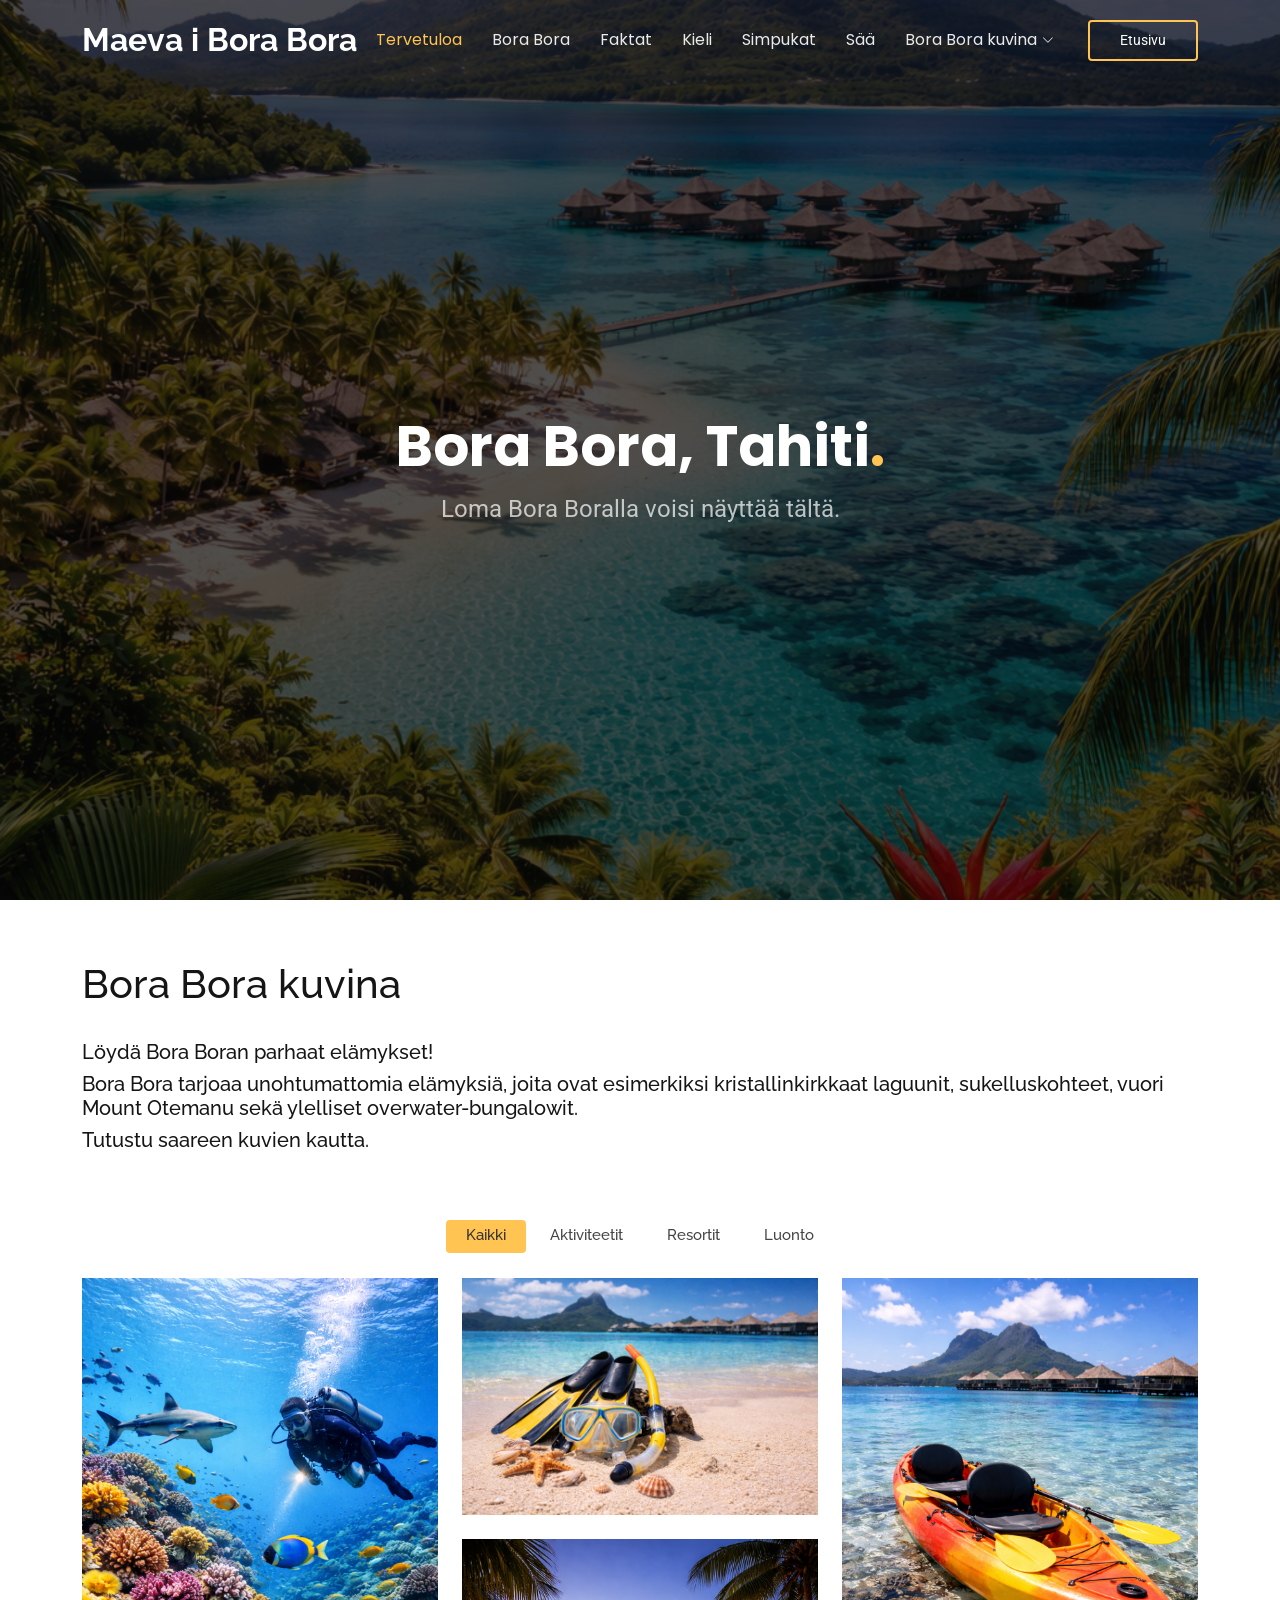
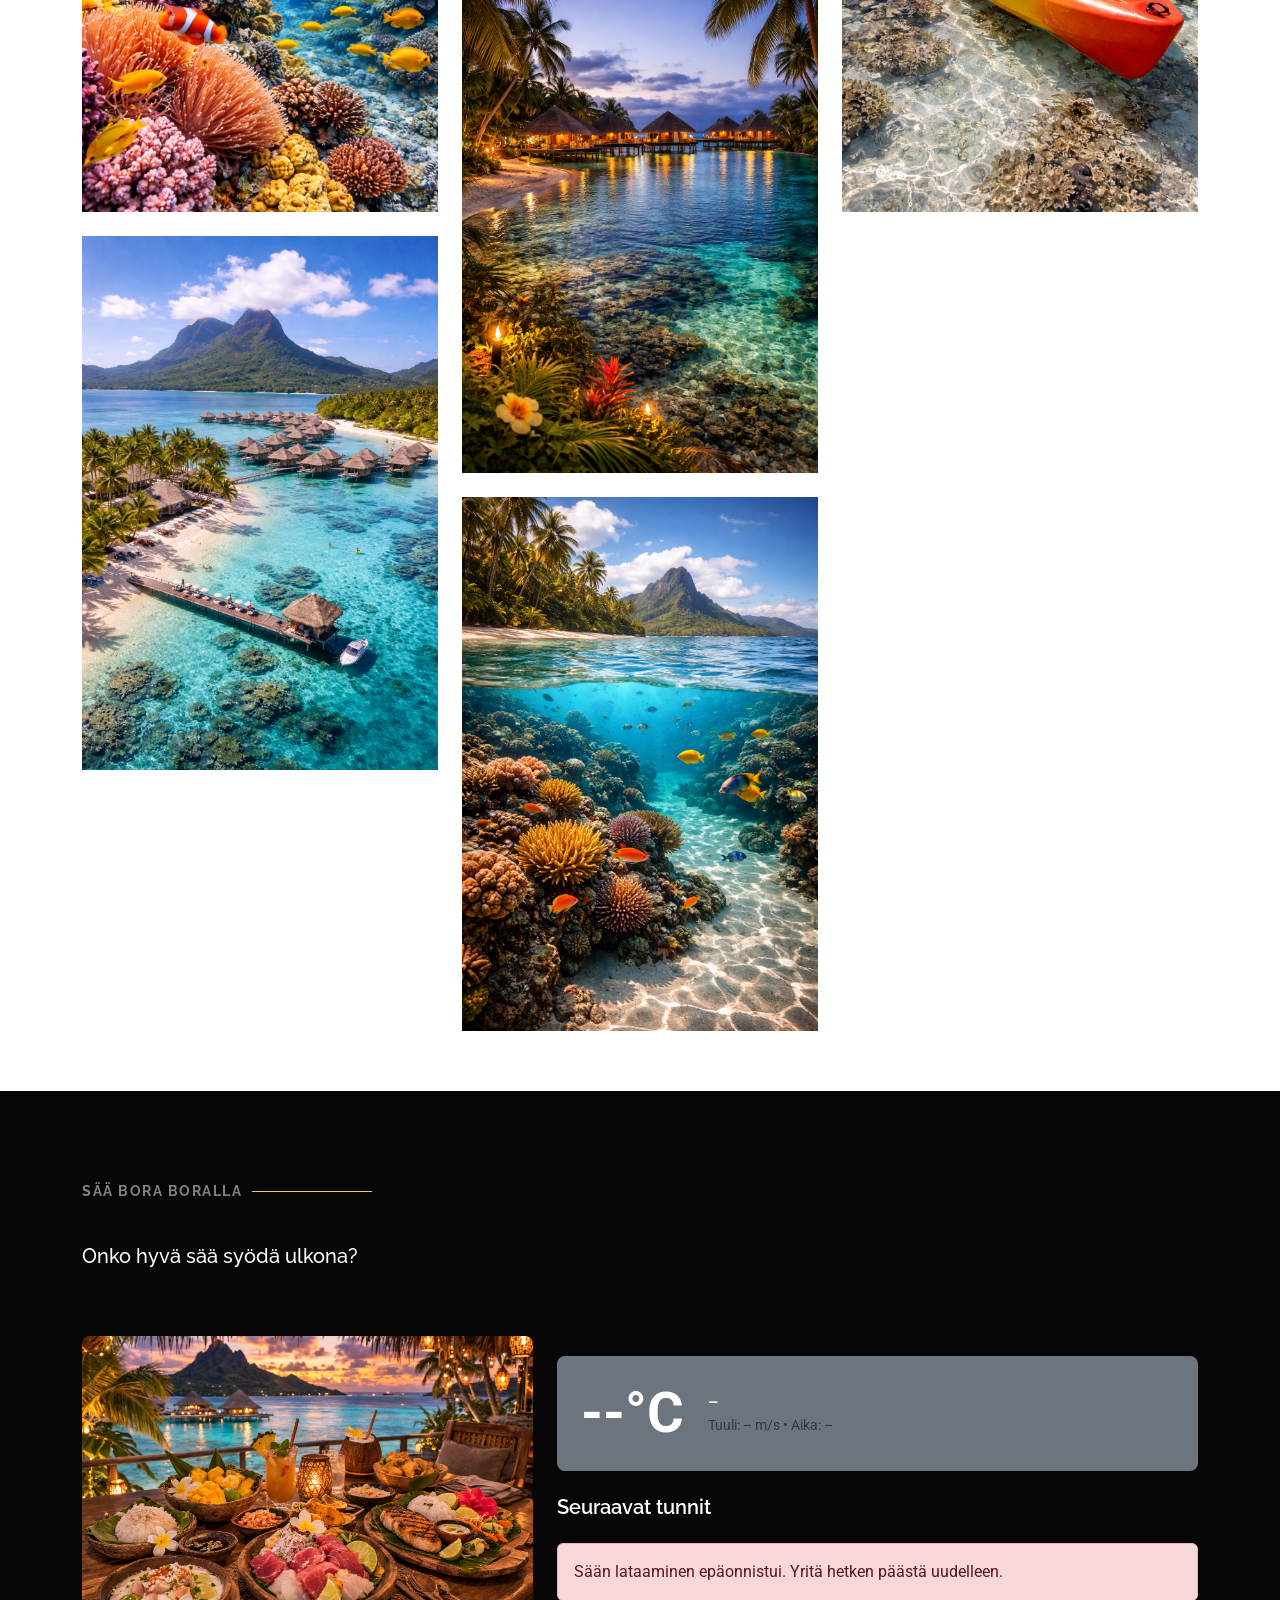
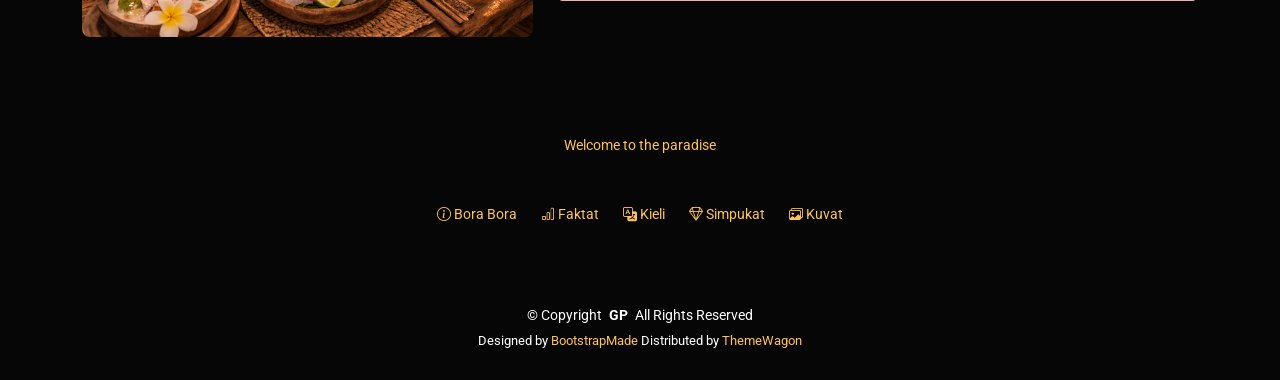
==== commit 64cac1a2: "Update Loma_ja_aktiviteetit.html" ====
--- a/Loma_ja_aktiviteetit.html
+++ b/Loma_ja_aktiviteetit.html
@@ -571,7 +571,7 @@
         // Jos jossain vaiheessa tapahtuu virhe, tämä catch käsittelee sen.
         .catch(function (error) {
 
-          // Tulostetaan virhe selaimen konsoliin kehittäjää varten.
+          // Tulostetaan virhe selaimen konsoliin
           console.error(error);
 
           // Näytetään käyttäjälle virheilmoitus.
